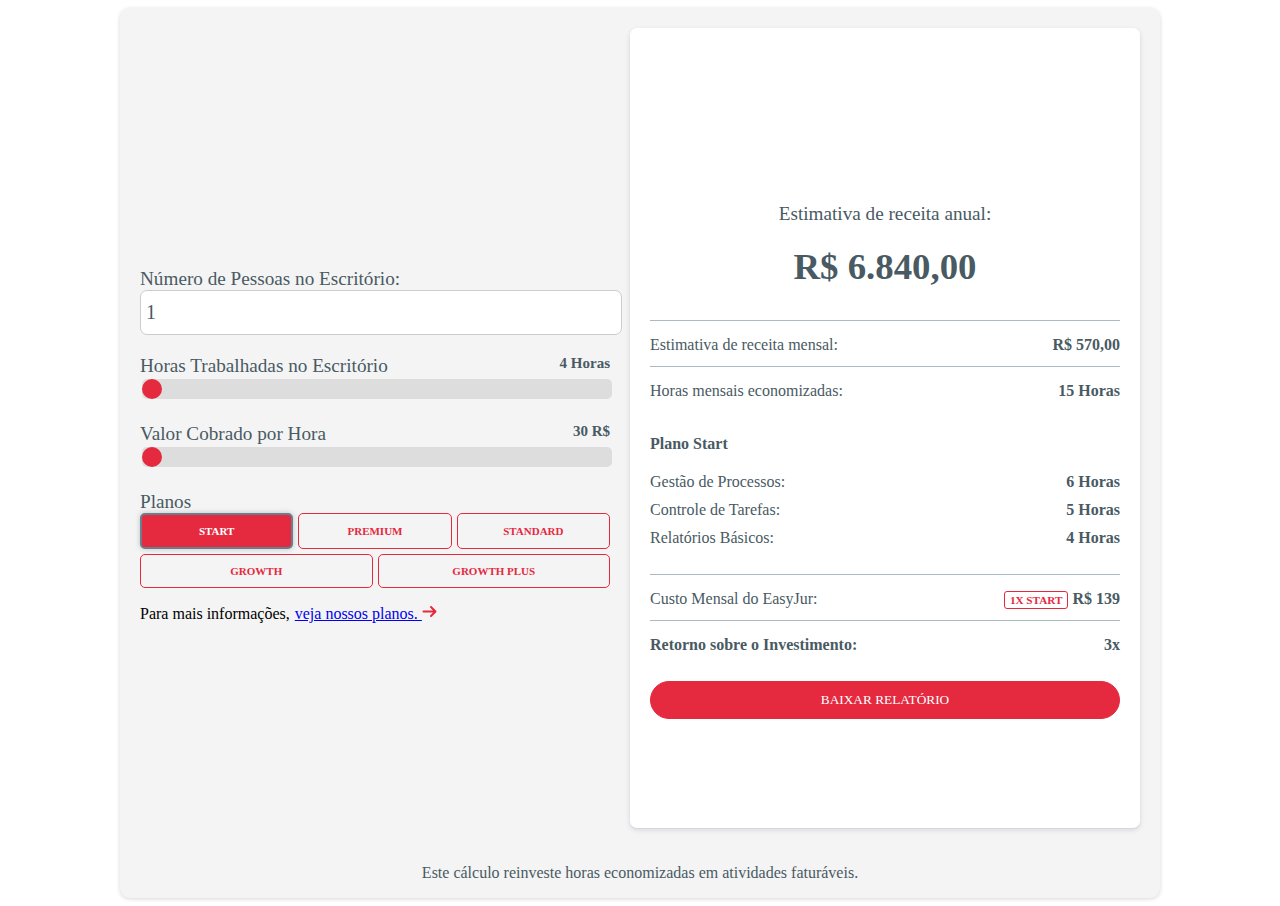
==== index.html @ 48696a89 "melhorias no layout" ====
<!DOCTYPE html>
<html lang="pt-BR">
<head>
  <meta charset="UTF-8">
  <meta name="viewport" content="width=device-width, initial-scale=1" />
  <link rel="stylesheet" href="https://cdnjs.cloudflare.com/ajax/libs/font-awesome/6.4.2/css/all.min.css">

  <link rel="stylesheet" href="https://cdn.jsdelivr.net/npm/toastify-js/src/toastify.min.css">
  <link rel="stylesheet" href="style.css">
  <title>Calculadora EasyJur</title>
</head>
<body>
  <section class="easyjur-calculator">
    <div class="easyjur-main">
      <div class="easyjur-container">
        <!-- Formulário de Entrada -->
        <div class="easyjur-content">
          <form id="calculator-form">
            <div>
              <label for="number_of_peoples">Número de Pessoas no Escritório:</label>
              <input class="easyjur-input-amount-peoples" type="number" min="1" max="31" name="number" id="number_of_peoples" value="1" placeholder="1" />
            </div>

            <div class="easyjur-range-item">
              <label for="easyjur__hours_worked">Horas Trabalhadas no Escritório</label>
              <span id="hours_worked">4.0 Horas</span>
              <input type="range" min="4.0" max="15" step=".5" value="4.0" class="easyjur-range-slider" id="easyjur__hours_worked" />
            </div>

            <div class="easyjur-range-item">
              <label for="easyjur__billed_hour">Valor Cobrado por Hora</label>
              <span id="billed_hour">30 R$</span>
              <input type="range" min="30" max="1000" step="1" value="30" class="easyjur-range-slider" id="easyjur__billed_hour" />
            </div>

            <div class="easyjur-plans-selectors">
              <label>Planos</label>
              <div class="easyjur-grid-plans">
                <button type="button" id="sta" class="easyjur-btn-plan">Start</button>
                <button type="button" id="pre" class="easyjur-btn-plan">Premium</button>
                <button type="button" id="std" class="easyjur-btn-plan">Standard</button>
                <button type="button" id="grw" class="easyjur-btn-plan">Growth</button>
                <button type="button" id="gpl" class="easyjur-btn-plan">Growth Plus</button>
                <div class="easyjur-to-plans">
                  <span>Para mais informações,</span>
                  <a id="easyjur__link__to__plan" style="text-decoration: underline; margin-left: 5px;" href="https://easyjur.com/planos/" target="_blank">
                    veja nossos planos.
                    <svg id="easyjur__svg__move" xmlns="http://www.w3.org/2000/svg" width="15" height="15" viewBox="0 0 15 15">
                      <path fill="#e5293f" d="M8.293 2.293a1 1 0 0 1 1.414 0l4.5 4.5a1 1 0 0 1 0 1.414l-4.5 4.5a1 1 0 0 1-1.414-1.414L11 8.5H1.5a1 1 0 0 1 0-2H11L8.293 3.707a1 1 0 0 1 0-1.414" />
                    </svg>
                  </a>
                </div>
              </div>
            </div>
          </form>
        </div>

        <!-- Resultados -->
        <div class="easyjur-result">
          <form>
            <div class="easyjur-revenue-content">
              <label class="easyjur-label-revenue">Estimativa de receita anual:</label>
              <span class="easyjur-value-revenue" id="easyjur__annual_revenue">0</span>
            </div>

            <div class="easyjur-revenue-item">
              <label>Estimativa de receita mensal:</label>
              <span id="easyjur__revenue_value">R$ 0</span>
            </div>

            <div class="easyjur-revenue-item">
              <label>Horas mensais economizadas:</label>
              <span id="easyjur__hours_saved">0 Horas</span>
            </div>

            <!-- Horas economizadas por funcionalidade -->
            <div id="easyjur__ul__start">
              <ul>
                <li class="easyjur__li__plan_name">Plano Start</li>
                <li><span class="easyjur__span__func">Gestão de Processos:</span> <span class="easyjur__span__start hours-per-feature"></span></li>
                <li><span class="easyjur__span__func">Controle de Tarefas:</span> <span class="easyjur__span__start hours-per-feature"></span></li>
                <li><span class="easyjur__span__func">Relatórios Básicos:</span> <span class="easyjur__span__start hours-per-feature"></span></li>
              </ul>
            </div>

            <div id="easyjur__ul__premium" style="display: none;">
              <ul>
                <li class="easyjur__li__plan_name">Plano Premium</li>
                <li><span class="easyjur__span__func">Gestão de Processos:</span> <span class="easyjur__span__premium hours-per-feature"></span></li>
                <li><span class="easyjur__span__func">Controle de Tarefas:</span> <span class="easyjur__span__premium hours-per-feature"></span></li>
                <li><span class="easyjur__span__func">Relatórios Avançados:</span> <span class="easyjur__span__premium hours-per-feature"></span></li>
                <li><span class="easyjur__span__func">Automação de Documentos:</span> <span class="easyjur__span__premium hours-per-feature"></span></li>
              </ul>
            </div>

            <div id="easyjur__ul__standard" style="display: none;">
              <ul>
                <li class="easyjur__li__plan_name">Plano Standard</li>
                <li><span class="easyjur__span__func">Gestão de Processos:</span> <span class="easyjur__span__standard hours-per-feature"></span></li>
                <li><span class="easyjur__span__func">Controle de Tarefas:</span> <span class="easyjur__span__standard hours-per-feature"></span></li>
                <li><span class="easyjur__span__func">Relatórios Avançados:</span> <span class="easyjur__span__standard hours-per-feature"></span></li>
                <li><span class="easyjur__span__func">Automação de Documentos:</span> <span class="easyjur__span__standard hours-per-feature"></span></li>
                <li><span class="easyjur__span__func">Integração com APIs:</span> <span class="easyjur__span__standard hours-per-feature"></span></li>
              </ul>
            </div>

            <div id="easyjur__ul__growth" style="display: none;">
              <ul>
                <li class="easyjur__li__plan_name">Plano Growth</li>
                <li><span class="easyjur__span__func">Gestão de Processos:</span> <span class="easyjur__span__growth hours-per-feature"></span></li>
                <li><span class="easyjur__span__func">Controle de Tarefas:</span> <span class="easyjur__span__growth hours-per-feature"></span></li>
                <li><span class="easyjur__span__func">Relatórios Avançados:</span> <span class="easyjur__span__growth hours-per-feature"></span></li>
                <li><span class="easyjur__span__func">Automação de Documentos:</span> <span class="easyjur__span__growth hours-per-feature"></span></li>
                <li><span class="easyjur__span__func">Integração com APIs:</span> <span class="easyjur__span__growth hours-per-feature"></span></li>
                <li><span class="easyjur__span__func">Suporte Prioritário:</span> <span class="easyjur__span__growth hours-per-feature"></span></li>
              </ul>
            </div>

            <div id="easyjur__ul__growthplus" style="display: none;">
              <ul>
                <li class="easyjur__li__plan_name">Plano Growth Plus</li>
                <li><span class="easyjur__span__func">Gestão de Processos:</span> <span class="easyjur__span__growthplus hours-per-feature"></span></li>
                <li><span class="easyjur__span__func">Controle de Tarefas:</span> <span class="easyjur__span__growthplus hours-per-feature"></span></li>
                <li><span class="easyjur__span__func">Relatórios Avançados:</span> <span class="easyjur__span__growthplus hours-per-feature"></span></li>
                <li><span class="easyjur__span__func">Automação de Documentos:</span> <span class="easyjur__span__growthplus hours-per-feature"></span></li>
                <li><span class="easyjur__span__func">Integração com APIs:</span> <span class="easyjur__span__growthplus hours-per-feature"></span></li>
                <li><span class="easyjur__span__func">Suporte Prioritário:</span> <span class="easyjur__span__growthplus hours-per-feature"></span></li>
                <li><span class="easyjur__span__func">Treinamento Personalizado:</span> <span class="easyjur__span__growthplus hours-per-feature"></span></li>
              </ul>
            </div>

            <div class="easyjur-revenue-item">
              <label>Custo Mensal do EasyJur:</label>
              <span id="easyjur__cost">R$ 0</span>
            </div>

            <div class="easyjur-revenue-item">
              <label class="label-evidence">Retorno sobre o Investimento:</label>
              <span id="easyjur__return">0x</span>
            </div>

            <button type="button" id="easyjur__print" class="easyjur-print-btn">Baixar Relatório</button>
          </form>
        </div>
      </div>

      <!-- Rodapé -->
      <div class="easyjur-caption">
        <p>Este cálculo reinveste horas economizadas em atividades faturáveis.</p>
      </div>
    </div>
  </section>

  <div id="easyjur__modal" class="easyjur-modal">
    <div class="easyjur-modal-content">
      <div class="easyjur-img-on-print">
        <img src="https://easyjur.com/blog/wp-content/uploads/2023/05/logo-easyjur-01.png">
      </div>
      <span class="easyjur-modal-close">

        <i class="fa-solid fa-xmark" title="Clique aqui para fechar"></i>

      </span>
      <h2>Veja quanto poderia estar lucrando</h2>
      <p>Esta é a sua estimativa de retorno ao utilizar o EasyJur.</p>
      <div id="easyjur__modal_body">
        <table>
          <thead class="easyjur-table-head--to-print">
            <tr>
              <th>Descrição</th>
              <th>Valor</th>
            </tr>
          </thead>
          <tbody></tbody>
        </table>
      </div>
      <h4 class="easyjur-text--to-print">Em caso de dúvidas, entre em contato com um de nossos especialistas.</h4>
      <div class="easyjur-img-qrcode-on-print">
        <img src="https://easyjur.com/blog/wp-content/uploads/2025/02/QRCode_Facil-1.png">
      </div>
      <button id="easyjur__modal_print" class="easyjur-modal-print-btn">Baixar Relatório</button>
    </div>
  </div>

  <script src="https://cdn.jsdelivr.net/npm/toastify-js"></script>
  <script src="script.js"></script>
---- style.css ----
/* Definição da fonte personalizada */
@font-face {
  font-family: "borna-medium-webfont";
  src: url("borna/borna-medium.otf") format("otf");
  font-weight: normal;
  font-style: normal;
}

/* Aplicação da fonte globalmente */
* {
  font-family: "borna-medium-webfont";
}

/* Estilo do container principal da calculadora */
.easyjur-calculator {
  width: 100%;
  height: 100%;
  display: flex;
  align-items: center;
  justify-content: center;
}

/* Estilo da seção principal */
.easyjur-main {
  background-color: #f4f4f4; /* Cor de fundo suave */
  border-radius: 10px; /* Bordas arredondadas */
  box-shadow: rgba(0, 0, 0, 0.16) 0px 1px 4px; /* Sombra leve */
}

/* Container interno com flexbox */
.easyjur-container {
  display: flex;
  align-items: center;
  gap: 20px; /* Espaçamento entre elementos */
  padding: 20px;
  height: auto;
  width: 1000px; /* Largura fixa */
}

/* Estilo do texto de legenda */
.easyjur-caption p {
  text-align: center;
  color: #495a63; /* Cor do texto */
  word-break: break-word; /* Quebra de palavras para responsividade */
  padding: 0 15px;
}

/* Divisão de largura entre resultado e conteúdo */
.easyjur-result,
.easyjur-content {
  width: 50%;
}

/* Estilo do formulário dentro do conteúdo */
.easyjur-content form {
  position: relative;
  display: flex;
  flex-direction: column;
  gap: 20px; /* Espaçamento entre elementos do formulário */
}

/* Estilo dos rótulos no conteúdo */
.easyjur-content label {
  font-size: 1.2em;
  color: #495a63; /* Cor padrão do texto */
}

/* Estilo dos inputs no conteúdo */
.easyjur-content input {
  width: 100%;
}

/* Container do item de range (slider) */
.easyjur-range-item {
  position: relative;
}

/* Estilo do texto ao lado do slider */
.easyjur-range-item span {
  position: absolute;
  right: 0;
  font-size: 15px;
  font-weight: 600;
  color: #495a63;
}

/* Estilo do input de quantidade de pessoas */
.easyjur-input-amount-peoples {
  padding: 10px 5px;
  border-radius: 7px;
  border: 1px solid #ccc; /* Borda padrão */
  outline: #80929b; /* Cor do foco */
  font-size: 20px;
  color: #495a63;
}

/* Container dos seletores de planos */
.easyjur-plans-selectors {
  width: 100%;
}

/* Grid para os botões de planos */
.easyjur-grid-plans {
  display: flex;
  flex-wrap: wrap;
  gap: 5px; /* Espaçamento entre botões */
}

/* Estilo padrão dos botões de planos */
.easyjur-btn-plan {
  padding: 10px;
  color: #e5293f !important; /* Cor principal */
  border: #e5293f solid 1px;
  background: transparent;
  border-radius: 5px;
  cursor: pointer;
  text-transform: uppercase;
  transition: 0.5s; /* Transição suave */
  font-size: 11px;
  font-weight: 600;
  flex: calc(33% - 10px); /* Distribuição em 3 colunas */
}

/* Efeito hover e estado ativo dos botões de planos */
.easyjur-btn-plan:hover,
.easyjur-btn-plan.active {
  background-color: #e5293f !important;
  color: #fff !important;
  font-weight: 700;
}

/* Container do link para planos */
.easyjur-to-plans {
  display: flex;
  align-items: center;
  position: absolute;
  bottom: -35px;
}

/* Estilo da seção de resultados */
.easyjur-result {
  display: flex;
  flex-direction: column;
  justify-content: center;
  background-color: #fff;
  padding: 0 20px;
  height: 800px; /* Altura fixa */
  border-radius: 7px;
  box-shadow: rgba(50, 50, 105, 0.15) 0px 2px 5px 0px, /* Sombra sutil */
              rgba(0, 0, 0, 0.05) 0px 1px 1px 0px;
}

/* Estilo do formulário dentro do resultado */
.easyjur-result form {
  position: relative;
  display: flex;
  flex-direction: column;
  gap: 20px;
}

/* Estilo para rótulos em destaque */
.label-evidence {
  font-weight: 700;
}

/* Container dos itens de receita */
.easyjur-revenue-content {
  display: flex;
  flex-direction: column;
  align-items: center;
  gap: 20px;
}

/* Estilo dos rótulos de receita */
.easyjur-label-revenue {
  font-size: 1.2em;
  color: #495a63;
}

/* Estilo dos valores de receita */
.easyjur-value-revenue {
  font-size: 2.3em;
  font-weight: bold;
  margin-bottom: 20px;
  color: #495a63;
}

/* Estilo dos itens de receita */
.easyjur-revenue-item {
  display: flex;
  justify-content: space-between;
  position: relative;
  padding-top: 8px;
  color: #495a63;
}

/* Estilo do texto dentro dos itens de receita */
.easyjur-revenue-item span {
  font-weight: 600;
}

/* Linha divisória antes de cada item de receita */
.easyjur-revenue-item::before {
  content: "";
  display: block;
  width: 100%;
  height: 1px;
  background-color: #acbac2;
  margin-bottom: 100px;
  position: absolute;
  top: -8px;
}

/* Estilo do botão de impressão no modal */
.easyjur-modal-print-btn {
  padding: 10px;
  background-color: #e5293f;
  color: #fff;
  border: #e5293f solid 1px;
  border-radius: 40px;
  cursor: pointer;
  text-transform: uppercase;
  transition: 0.8s;
  width: 100%;
}

/* Efeito hover do botão de impressão no modal */
.easyjur-modal-print-btn:hover {
  background-color: transparent;
  color: #e5293f !important;
  font-weight: 700;
}

/* Estilo do botão de impressão geral */
.easyjur-print-btn {
  padding: 10px;
  background-color: #e5293f;
  color: #fff !important;
  border: #e5293f solid 1px;
  border-radius: 40px;
  cursor: pointer;
  text-transform: uppercase;
  transition: 0.8s;
  position: absolute;
  bottom: -65px;
  width: 100%;
}

/* Efeito hover do botão de impressão geral */
.easyjur-print-btn:hover {
  background-color: transparent;
  color: #e5293f !important;
  font-weight: 700;
}

/* Estilo do multiplicador extra */
.multiplicador-extra {
  color: #e5293f;
  border: solid 1px #e5293f;
  font-size: 0.7rem;
  padding: 2px 5px;
  border-radius: 3px;
  text-align: center;
  text-transform: uppercase;
  font-weight: 700;
}

/* Estilo base do slider */
.easyjur-range-slider {
  -webkit-appearance: none;
  background: #ddd; /* Cor de fundo padrão */
  border-radius: 5px;
  outline: none;
  transition: background 0.3s;
}

/* Estilo do thumb do slider (Chrome/Safari) */
.easyjur-range-slider::-webkit-slider-thumb {
  -webkit-appearance: none;
  appearance: none;
  width: 20px;
  height: 20px;
  background: #e5293f;
  border-radius: 50%;
  cursor: pointer;
  transition: background 0.3s ease;
}

/* Estilo do thumb do slider (Firefox) */
.easyjur-range-slider::-moz-range-thumb {
  width: 20px;
  height: 20px;
  background: #e5293f;
  border-radius: 50%;
  cursor: pointer;
  transition: background 0.3s ease;
}

/* Efeito do slider ao receber foco */
.easyjur-range-slider:focus {
  background: #e5293f45; /* Cor semitransparente */
}

/* Efeito hover no thumb do slider */
.easyjur-range-slider:hover::-webkit-slider-thumb,
.easyjur-range-slider:hover::-moz-range-thumb {
  background: #e5293f;
}

/* Animação de entrada à esquerda */
@-webkit-keyframes fadeInLeft {
  0% {
      opacity: 0;
      -webkit-transform: translate3d(-100%, 0, 0);
      transform: translate3d(-100%, 0, 0);
  }
  100% {
      opacity: 1;
      -webkit-transform: none;
      transform: none;
  }
}

@keyframes fadeInLeft {
  0% {
      opacity: 0;
      -webkit-transform: translate3d(-100%, 0, 0);
      transform: translate3d(-100%, 0, 0);
  }
  100% {
      opacity: 1;
      -webkit-transform: none;
      transform: none;
  }
}

/* Aplicação da animação ao SVG no hover do link */
#easyjur__link__to__plan:hover #easyjur__svg__move {
  -webkit-animation-name: fadeInLeft;
  animation-name: fadeInLeft;
  -webkit-animation-duration: 1s;
  animation-duration: 1s;
  -webkit-animation-fill-mode: both;
  animation-fill-mode: both;
}

#easyjur__link__to__plan:hover #easyjur__svg__move path {
  fill: #767d92 !important; /* Cor do ícone no hover */
}

/* Elementos ocultos na tela, visíveis apenas na impressão */
.easyjur-img-on-print,
.easyjur-text--to-print,
.easyjur-img-qrcode-on-print {
  display: none;
}

/* Estilo do modal */
.easyjur-modal {
  display: none;
  position: fixed;
  z-index: 1000;
  left: 0;
  top: 0;
  width: 100%;
  height: 100%;
  background-color: rgba(0, 0, 0, 0.5); /* Fundo semitransparente */
  align-items: center;
  justify-content: center;
}

/* Estilo do conteúdo do modal */
.easyjur-modal-content {
  position: relative;
  background: #fff;
  padding: 20px;
  border-radius: 10px;
  height: auto;
  width: 600px;
  text-align: center;
}

/* Estilo do botão de fechar o modal */
.easyjur-modal-close {
  position: absolute;
  top: 20px;
  right: 20px;
  font-size: 15px;
  cursor: pointer;
}
.easyjur-modal-close i{
  height: 20px;
  width: 20px;
  border-radius: 50%;
  display: flex;
  justify-content: center;
  align-items: center;
  transition: .5s ease;
}
.easyjur-modal-close i:hover{
  background-color: #80929b;
  color: #fff;
  
}
/* Estilo da tabela genérica */
#easyjur__modal table {
  width: 100%;
  border-collapse: collapse;
  margin-top: 20px;
}

#easyjur__modal thead {
  background-color: #f5f5f5; /* Fundo do cabeçalho */
}

#easyjur__modal th,
#easyjur__modal td {
  padding: 12px;
  text-align: left;
  border-bottom: 1px solid #ddd; /* Linha divisória */
}

#easyjur__modal th {
  font-weight: bold;
}

/* Estilo do nome do plano na lista */
.easyjur__li__plan_name {
  font-weight: bold;
  color: #495a63;
  margin-bottom: 10px;
}

/* Estilo da lista no resultado */
.easyjur-result ul {
  list-style: none;
  padding: 0;
  margin: 10px 0;
}

/* Estilo dos itens da lista no resultado */
.easyjur-result li {
  display: flex;
  justify-content: space-between;
  padding: 5px 0;
  color: #495a63;
}

/* Estilo dos spans de funcionalidades */
.easyjur__span__func {
  font-weight: 500;
}

/* Estilo das horas por funcionalidade */
.hours-per-feature {
  font-weight: 600;
}

/* Estilo do plano recomendado */
.recommended-roi {
  background-color: #80929B !important; /* Cor de fundo personalizada */
  color: #fff !important;
  border: 2px solid #6A7F8B !important; /* Borda mais escura */
  box-shadow: 0 0 5px rgba(128, 146, 155, 0.5); /* Sombra sutil */
  transition: all 0.3s ease;
}

/* Estilo do toast de notificação */
.easyjur-toast {
  background: #7F919A !important; /* Cor sólida de fundo */
  color: #fff !important;
  font-family: "borna-medium-webfont", sans-serif !important;
  border-radius: 5px !important;
  padding: 15px !important;
  box-shadow: 0 4px 8px rgba(0, 0, 0, 0.2) !important; /* Sombra destacada */
}


#easyjur__modal_body{
  overflow-y: auto;
  height: 490px;
}

/* Estilização do scroll no conteúdo do modal */


/* Estilização do scroll no corpo interno do modal (tabela) */
#easyjur__modal_body {
  max-height: 60vh; /* Limita a altura do corpo interno, se necessário */
  overflow-y: auto; /* Ativa o scroll vertical no corpo */
}

/* Personalização da barra de rolagem para navegadores Webkit */
.easyjur-modal-content::-webkit-scrollbar,
#easyjur__modal_body::-webkit-scrollbar {
  width: 8px; /* Largura da barra de rolagem */
}

.easyjur-modal-content::-webkit-scrollbar-track,
#easyjur__modal_body::-webkit-scrollbar-track {
  background: #f4f4f4; /* Cor do fundo da pista (track) */
  border-radius: 10px; /* Bordas arredondadas na pista */
}

.easyjur-modal-content::-webkit-scrollbar-thumb,
#easyjur__modal_body::-webkit-scrollbar-thumb {
  background: #e5293f; /* Cor do thumb (parte que você arrasta) */
  border-radius: 10px; /* Bordas arredondadas no thumb */
  transition: background 0.3s ease; /* Transição suave */
}

.easyjur-modal-content::-webkit-scrollbar-thumb:hover,
#easyjur__modal_body::-webkit-scrollbar-thumb:hover {
  background: #c12335; /* Cor mais escura no hover */
}

/* Personalização para Firefox */
.easyjur-modal-content,
#easyjur__modal_body {
  scrollbar-width: thin; /* Define a largura como fina */
  scrollbar-color: #e5293f #f4f4f4; /* Cor do thumb e da pista */
}


.easyjur-table-head--to-print{
  position: sticky;
  top: 0;
}
/* Responsividade para telas menores que 870px */
@media (max-width: 870px) {
  .easyjur-calculator {
      height: 100dvh;
      overflow: auto;
      flex-direction: column;
      align-items: center;
      justify-content: center;
  }
  .easyjur-main {
      display: flex;
      flex-direction: column !important;
      justify-content: center;
      align-items: center;
  }
  .easyjur-container {
      flex-direction: column !important;
      height: auto;
      width: 100%;
  }
  .easyjur-revenue-content {
      margin-top: 20px;
  }
  .easyjur-result,
  .easyjur-content {
      width: 90%;
      padding: 20px;
      height: auto;
  }
  .easyjur-print-btn,
  .easyjur-plans-selectors {
      position: unset;
  }
  .easyjur-range-item span {
      top: -12px;
  }
}

/* Ajustes para telas menores que 765px */
@media (max-width: 765px) {
  .easyjur-calculator {
      height: auto;
  }
  .easyjur-revenue-item {
      flex-wrap: wrap;
  }
  .easyjur-modal-content {
    height: auto;
  }
  .easyjur-to-plans {
      flex-wrap: wrap;
      position: unset;
      margin: 10px 0;
  }
}

/* Estilos para impressão */
@media print {
  body * {
      visibility: hidden; /* Oculta tudo na página */
  }
  .easyjur-modal,
  .easyjur-modal * {
      visibility: visible; /* Exibe apenas o modal */
  }
  .easyjur-modal {
      position: absolute;
      left: 0;
      top: 0;
      width: 100%;
      height: 100%;
      margin: 0;
      padding: 0;
      box-shadow: none;
      border: none;
  }
  .easyjur-modal-close {
      display: none; /* Oculta o botão de fechar */
  }
  .easyjur-modal-content {
      width: 100%;
      height: 100%;
      margin: 0;
      padding: 20px;
      box-shadow: none;
      border: none;
  }
  #easyjur__modal table {
      width: 100%;
      border-collapse: collapse;
      margin-top: 20px;
  }
  #easyjur__modal th,
  #easyjur__modal td {
      padding: 12px;
      text-align: left;
      border-bottom: 1px solid #ddd;
  }
  #easyjur__modal th {
      font-weight: bold;
  }
  #easyjur__modal_print {
      display: none; /* Oculta o botão de impressão */
  }
  .easyjur-text--to-print {
      display: block; /* Exibe texto específico na impressão */
  }
  .easyjur-img-qrcode-on-print {
      display: flex;
      width: 100%;
      justify-content: center;
  }
  .easyjur-img-on-print {
      display: flex;
      width: 100%;
      margin-bottom: 20px;
      justify-content: center;
  }
  .easyjur-img-qrcode-on-print img {
      width: 200px;
      height: 200px;
  }
  .easyjur-img-on-print img {
      width: 200px;
  }
  #easyjur__modal_body{
    max-height: unset;
    overflow-y: hidden !important;
    height: auto;
  }
  
  .easyjur-table-head--to-print {
    position: unset;
}
}
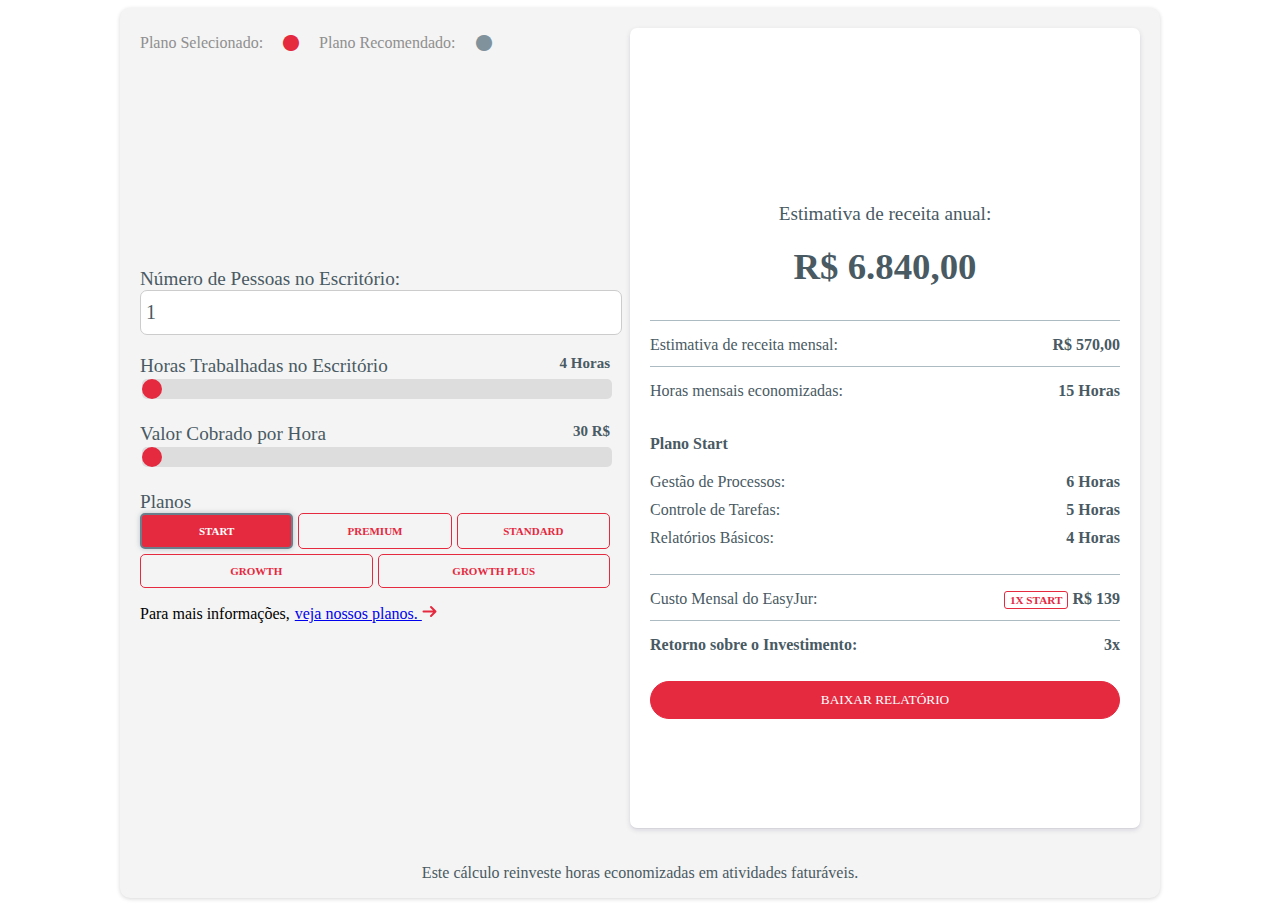
==== commit d8d8acf1: "Gabarito add" ====
--- a/index.html
+++ b/index.html
@@ -15,7 +15,13 @@
       <div class="easyjur-container">
         <!-- Formulário de Entrada -->
         <div class="easyjur-content">
+
           <form id="calculator-form">
+            <div class="easyjur-selected-recommended">
+              <div class="easyjur-selected"><p>Plano Selecionado:</p> <i class="fa-solid fa-circle"></i></div>
+              <div class="easyjur-recommended"><p>Plano Recomendado:</p> <i class="fa-solid fa-circle"></i></div>
+            </div>
+            
             <div>
               <label for="number_of_peoples">Número de Pessoas no Escritório:</label>
               <input class="easyjur-input-amount-peoples" type="number" min="1" max="31" name="number" id="number_of_peoples" value="1" placeholder="1" />
--- a/style.css
+++ b/style.css
@@ -526,6 +526,31 @@
   position: sticky;
   top: 0;
 }
+
+.easyjur-selected-recommended{
+  position: absolute;
+  top: -250px;
+  display: flex;
+  gap: 20px;
+  color: #8f8f8f;
+  align-items: center;
+}
+.easyjur-selected-recommended div{
+  display: contents;
+}
+.easyjur-selected,
+.easyjur-recommended{
+  height: 20px;
+  width: 20px;
+  border-radius: 50%;
+}
+.easyjur-selected i{
+  color: #e5293f;
+}
+.easyjur-recommended i{
+  color: #80929B;
+}
+
 /* Responsividade para telas menores que 870px */
 @media (max-width: 870px) {
   .easyjur-calculator {
@@ -561,6 +586,11 @@
   }
   .easyjur-range-item span {
       top: -12px;
+  }
+  .easyjur-selected-recommended {
+    position: unset !important;
+    flex-wrap: wrap;
+    gap: 5px;
   }
 }
 
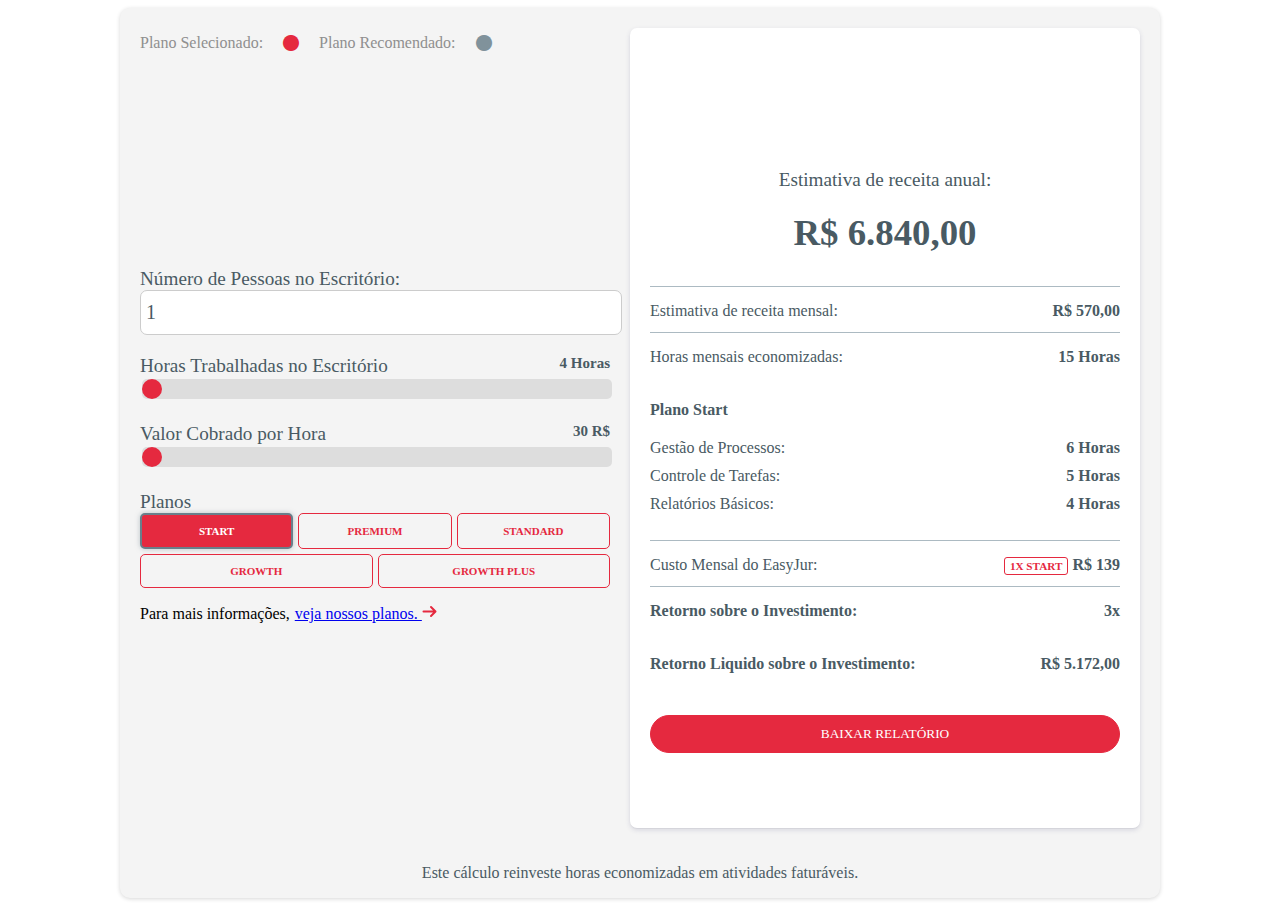
==== commit a1de5ce9: "valor liquido anual" ====
--- a/index.html
+++ b/index.html
@@ -4,9 +4,12 @@
   <meta charset="UTF-8">
   <meta name="viewport" content="width=device-width, initial-scale=1" />
   <link rel="stylesheet" href="https://cdnjs.cloudflare.com/ajax/libs/font-awesome/6.4.2/css/all.min.css">
-
   <link rel="stylesheet" href="https://cdn.jsdelivr.net/npm/toastify-js/src/toastify.min.css">
+  
   <link rel="stylesheet" href="style.css">
+
+  
+  
   <title>Calculadora EasyJur</title>
 </head>
 <body>
@@ -30,13 +33,13 @@
             <div class="easyjur-range-item">
               <label for="easyjur__hours_worked">Horas Trabalhadas no Escritório</label>
               <span id="hours_worked">4.0 Horas</span>
-              <input type="range" min="4.0" max="15" step=".5" value="4.0" class="easyjur-range-slider" id="easyjur__hours_worked" />
+              <input id="easyjur__hours_worked" class="easyjur-range-slider" type="range" min="4.0" max="15" step=".5" value="4.0"   title="Use as setas do teclado para ajustar o valor após clicar na barra" />
             </div>
 
             <div class="easyjur-range-item">
               <label for="easyjur__billed_hour">Valor Cobrado por Hora</label>
               <span id="billed_hour">30 R$</span>
-              <input type="range" min="30" max="1000" step="1" value="30" class="easyjur-range-slider" id="easyjur__billed_hour" />
+              <input id="easyjur__billed_hour" class="easyjur-range-slider" type="range" min="30" max="1000" step="1" value="30"   title="Use as setas do teclado para ajustar o valor após clicar na barra" />
             </div>
 
             <div class="easyjur-plans-selectors">
@@ -145,6 +148,12 @@
               <span id="easyjur__return">0x</span>
             </div>
 
+            <div >
+              <ul>
+                <li><span class="easyjur__span__func " style="font-weight: 700;">Retorno Liquido sobre o Investimento:</span> <span id="value-liquid-return" class="hours-per-feature">0R$</span></li>
+              </ul>
+            </div>
+
             <button type="button" id="easyjur__print" class="easyjur-print-btn">Baixar Relatório</button>
           </form>
         </div>
@@ -188,5 +197,6 @@
     </div>
   </div>
 
+  
   <script src="https://cdn.jsdelivr.net/npm/toastify-js"></script>
   <script src="script.js"></script>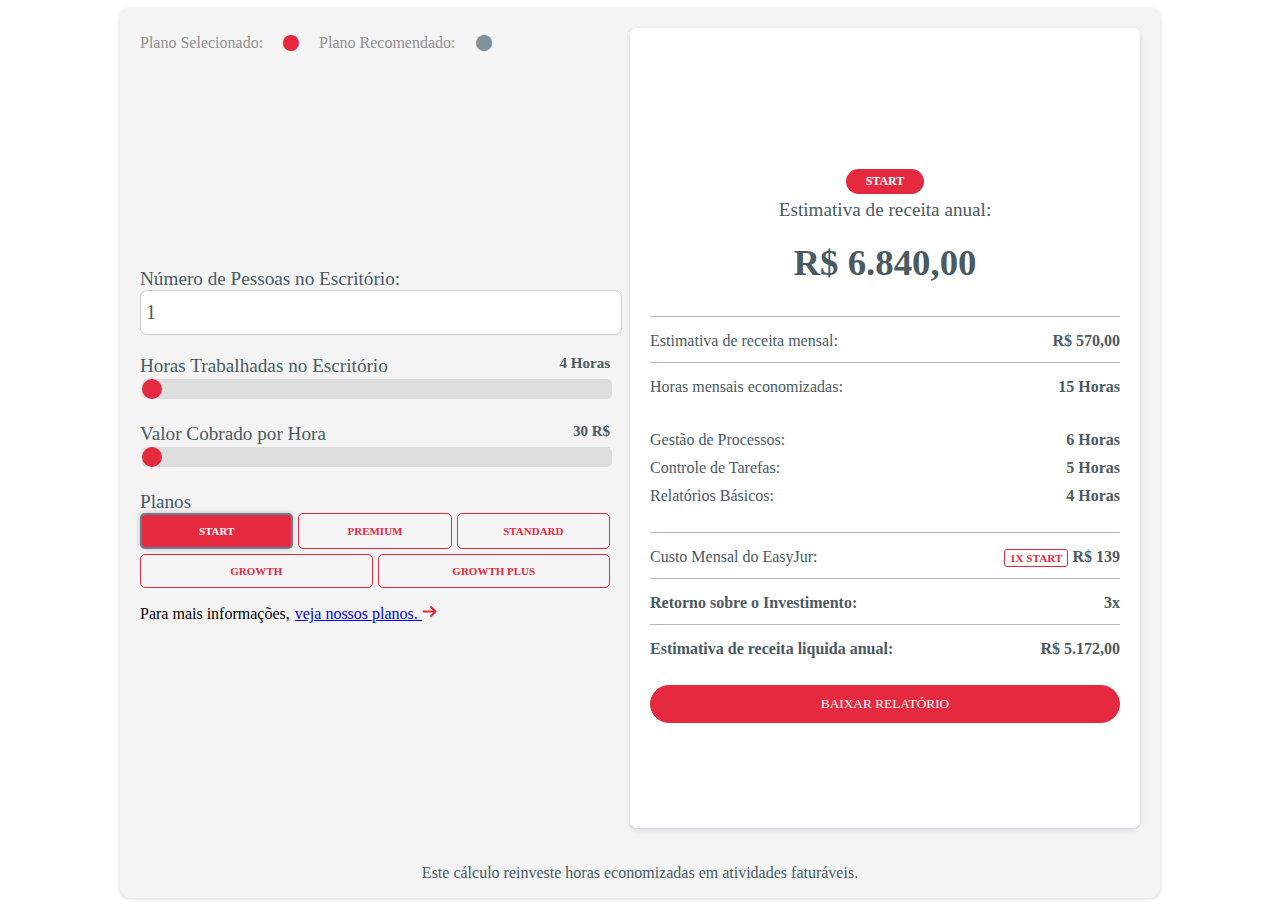
==== commit f5c9f7bb: "estimativa de receita anual" ====
--- a/index.html
+++ b/index.html
@@ -1,17 +1,19 @@
 <!DOCTYPE html>
 <html lang="pt-BR">
+
 <head>
   <meta charset="UTF-8">
   <meta name="viewport" content="width=device-width, initial-scale=1" />
   <link rel="stylesheet" href="https://cdnjs.cloudflare.com/ajax/libs/font-awesome/6.4.2/css/all.min.css">
   <link rel="stylesheet" href="https://cdn.jsdelivr.net/npm/toastify-js/src/toastify.min.css">
-  
+
   <link rel="stylesheet" href="style.css">
 
-  
-  
+
+
   <title>Calculadora EasyJur</title>
 </head>
+
 <body>
   <section class="easyjur-calculator">
     <div class="easyjur-main">
@@ -21,25 +23,32 @@
 
           <form id="calculator-form">
             <div class="easyjur-selected-recommended">
-              <div class="easyjur-selected"><p>Plano Selecionado:</p> <i class="fa-solid fa-circle"></i></div>
-              <div class="easyjur-recommended"><p>Plano Recomendado:</p> <i class="fa-solid fa-circle"></i></div>
-            </div>
-            
+              <div class="easyjur-selected">
+                <p>Plano Selecionado:</p> <i class="fa-solid fa-circle"></i>
+              </div>
+              <div class="easyjur-recommended">
+                <p>Plano Recomendado:</p> <i class="fa-solid fa-circle"></i>
+              </div>
+            </div>
+
             <div>
               <label for="number_of_peoples">Número de Pessoas no Escritório:</label>
-              <input class="easyjur-input-amount-peoples" type="number" min="1" max="31" name="number" id="number_of_peoples" value="1" placeholder="1" />
+              <input class="easyjur-input-amount-peoples" type="number" min="1" max="31" name="number"
+                id="number_of_peoples" value="1" placeholder="1" />
             </div>
 
             <div class="easyjur-range-item">
               <label for="easyjur__hours_worked">Horas Trabalhadas no Escritório</label>
               <span id="hours_worked">4.0 Horas</span>
-              <input id="easyjur__hours_worked" class="easyjur-range-slider" type="range" min="4.0" max="15" step=".5" value="4.0"   title="Use as setas do teclado para ajustar o valor após clicar na barra" />
+              <input id="easyjur__hours_worked" class="easyjur-range-slider" type="range" min="4.0" max="15" step=".5"
+                value="4.0" title="Use as setas do teclado para ajustar o valor após clicar na barra" />
             </div>
 
             <div class="easyjur-range-item">
               <label for="easyjur__billed_hour">Valor Cobrado por Hora</label>
               <span id="billed_hour">30 R$</span>
-              <input id="easyjur__billed_hour" class="easyjur-range-slider" type="range" min="30" max="1000" step="1" value="30"   title="Use as setas do teclado para ajustar o valor após clicar na barra" />
+              <input id="easyjur__billed_hour" class="easyjur-range-slider" type="range" min="30" max="1000" step="1"
+                value="30" title="Use as setas do teclado para ajustar o valor após clicar na barra" />
             </div>
 
             <div class="easyjur-plans-selectors">
@@ -52,10 +61,13 @@
                 <button type="button" id="gpl" class="easyjur-btn-plan">Growth Plus</button>
                 <div class="easyjur-to-plans">
                   <span>Para mais informações,</span>
-                  <a id="easyjur__link__to__plan" style="text-decoration: underline; margin-left: 5px;" href="https://easyjur.com/planos/" target="_blank">
+                  <a id="easyjur__link__to__plan" style="text-decoration: underline; margin-left: 5px;"
+                    href="https://easyjur.com/planos/" target="_blank">
                     veja nossos planos.
-                    <svg id="easyjur__svg__move" xmlns="http://www.w3.org/2000/svg" width="15" height="15" viewBox="0 0 15 15">
-                      <path fill="#e5293f" d="M8.293 2.293a1 1 0 0 1 1.414 0l4.5 4.5a1 1 0 0 1 0 1.414l-4.5 4.5a1 1 0 0 1-1.414-1.414L11 8.5H1.5a1 1 0 0 1 0-2H11L8.293 3.707a1 1 0 0 1 0-1.414" />
+                    <svg id="easyjur__svg__move" xmlns="http://www.w3.org/2000/svg" width="15" height="15"
+                      viewBox="0 0 15 15">
+                      <path fill="#e5293f"
+                        d="M8.293 2.293a1 1 0 0 1 1.414 0l4.5 4.5a1 1 0 0 1 0 1.414l-4.5 4.5a1 1 0 0 1-1.414-1.414L11 8.5H1.5a1 1 0 0 1 0-2H11L8.293 3.707a1 1 0 0 1 0-1.414" />
                     </svg>
                   </a>
                 </div>
@@ -67,6 +79,17 @@
         <!-- Resultados -->
         <div class="easyjur-result">
           <form>
+
+            <div id="easyjur__ul__plan__tags">
+              <ul id="easyjur__tags" class="easyjur__ul__tags">
+                <li id="start__tag">START </li>
+                <li id="premium__tag" style="display: none;">PREMIUM</li>
+                <li id="standard__tag" style="display: none;">STANDARD</li>
+                <li id="growth__tag" style="display: none;">GROWTH</li>
+                <li id="growthplus__tag" style="display: none;">GROWTH PLUS</li>
+              </ul>
+            </div>
+
             <div class="easyjur-revenue-content">
               <label class="easyjur-label-revenue">Estimativa de receita anual:</label>
               <span class="easyjur-value-revenue" id="easyjur__annual_revenue">0</span>
@@ -85,56 +108,77 @@
             <!-- Horas economizadas por funcionalidade -->
             <div id="easyjur__ul__start">
               <ul>
-                <li class="easyjur__li__plan_name">Plano Start</li>
-                <li><span class="easyjur__span__func">Gestão de Processos:</span> <span class="easyjur__span__start hours-per-feature"></span></li>
-                <li><span class="easyjur__span__func">Controle de Tarefas:</span> <span class="easyjur__span__start hours-per-feature"></span></li>
-                <li><span class="easyjur__span__func">Relatórios Básicos:</span> <span class="easyjur__span__start hours-per-feature"></span></li>
+                <li><span class="easyjur__span__func">Gestão de Processos:</span> <span
+                    class="easyjur__span__start hours-per-feature"></span></li>
+                <li><span class="easyjur__span__func">Controle de Tarefas:</span> <span
+                    class="easyjur__span__start hours-per-feature"></span></li>
+                <li><span class="easyjur__span__func">Relatórios Básicos:</span> <span
+                    class="easyjur__span__start hours-per-feature"></span></li>
               </ul>
             </div>
 
             <div id="easyjur__ul__premium" style="display: none;">
               <ul>
                 <li class="easyjur__li__plan_name">Plano Premium</li>
-                <li><span class="easyjur__span__func">Gestão de Processos:</span> <span class="easyjur__span__premium hours-per-feature"></span></li>
-                <li><span class="easyjur__span__func">Controle de Tarefas:</span> <span class="easyjur__span__premium hours-per-feature"></span></li>
-                <li><span class="easyjur__span__func">Relatórios Avançados:</span> <span class="easyjur__span__premium hours-per-feature"></span></li>
-                <li><span class="easyjur__span__func">Automação de Documentos:</span> <span class="easyjur__span__premium hours-per-feature"></span></li>
+                <li><span class="easyjur__span__func">Gestão de Processos:</span> <span
+                    class="easyjur__span__premium hours-per-feature"></span></li>
+                <li><span class="easyjur__span__func">Controle de Tarefas:</span> <span
+                    class="easyjur__span__premium hours-per-feature"></span></li>
+                <li><span class="easyjur__span__func">Relatórios Avançados:</span> <span
+                    class="easyjur__span__premium hours-per-feature"></span></li>
+                <li><span class="easyjur__span__func">Automação de Documentos:</span> <span
+                    class="easyjur__span__premium hours-per-feature"></span></li>
               </ul>
             </div>
 
             <div id="easyjur__ul__standard" style="display: none;">
               <ul>
-                <li class="easyjur__li__plan_name">Plano Standard</li>
-                <li><span class="easyjur__span__func">Gestão de Processos:</span> <span class="easyjur__span__standard hours-per-feature"></span></li>
-                <li><span class="easyjur__span__func">Controle de Tarefas:</span> <span class="easyjur__span__standard hours-per-feature"></span></li>
-                <li><span class="easyjur__span__func">Relatórios Avançados:</span> <span class="easyjur__span__standard hours-per-feature"></span></li>
-                <li><span class="easyjur__span__func">Automação de Documentos:</span> <span class="easyjur__span__standard hours-per-feature"></span></li>
-                <li><span class="easyjur__span__func">Integração com APIs:</span> <span class="easyjur__span__standard hours-per-feature"></span></li>
+                <li><span class="easyjur__span__func">Gestão de Processos:</span> <span
+                    class="easyjur__span__standard hours-per-feature"></span></li>
+                <li><span class="easyjur__span__func">Controle de Tarefas:</span> <span
+                    class="easyjur__span__standard hours-per-feature"></span></li>
+                <li><span class="easyjur__span__func">Relatórios Avançados:</span> <span
+                    class="easyjur__span__standard hours-per-feature"></span></li>
+                <li><span class="easyjur__span__func">Automação de Documentos:</span> <span
+                    class="easyjur__span__standard hours-per-feature"></span></li>
+                <li><span class="easyjur__span__func">Integração com APIs:</span> <span
+                    class="easyjur__span__standard hours-per-feature"></span></li>
               </ul>
             </div>
 
             <div id="easyjur__ul__growth" style="display: none;">
               <ul>
-                <li class="easyjur__li__plan_name">Plano Growth</li>
-                <li><span class="easyjur__span__func">Gestão de Processos:</span> <span class="easyjur__span__growth hours-per-feature"></span></li>
-                <li><span class="easyjur__span__func">Controle de Tarefas:</span> <span class="easyjur__span__growth hours-per-feature"></span></li>
-                <li><span class="easyjur__span__func">Relatórios Avançados:</span> <span class="easyjur__span__growth hours-per-feature"></span></li>
-                <li><span class="easyjur__span__func">Automação de Documentos:</span> <span class="easyjur__span__growth hours-per-feature"></span></li>
-                <li><span class="easyjur__span__func">Integração com APIs:</span> <span class="easyjur__span__growth hours-per-feature"></span></li>
-                <li><span class="easyjur__span__func">Suporte Prioritário:</span> <span class="easyjur__span__growth hours-per-feature"></span></li>
+                <li><span class="easyjur__span__func">Gestão de Processos:</span> <span
+                    class="easyjur__span__growth hours-per-feature"></span></li>
+                <li><span class="easyjur__span__func">Controle de Tarefas:</span> <span
+                    class="easyjur__span__growth hours-per-feature"></span></li>
+                <li><span class="easyjur__span__func">Relatórios Avançados:</span> <span
+                    class="easyjur__span__growth hours-per-feature"></span></li>
+                <li><span class="easyjur__span__func">Automação de Documentos:</span> <span
+                    class="easyjur__span__growth hours-per-feature"></span></li>
+                <li><span class="easyjur__span__func">Integração com APIs:</span> <span
+                    class="easyjur__span__growth hours-per-feature"></span></li>
+                <li><span class="easyjur__span__func">Suporte Prioritário:</span> <span
+                    class="easyjur__span__growth hours-per-feature"></span></li>
               </ul>
             </div>
 
             <div id="easyjur__ul__growthplus" style="display: none;">
               <ul>
-                <li class="easyjur__li__plan_name">Plano Growth Plus</li>
-                <li><span class="easyjur__span__func">Gestão de Processos:</span> <span class="easyjur__span__growthplus hours-per-feature"></span></li>
-                <li><span class="easyjur__span__func">Controle de Tarefas:</span> <span class="easyjur__span__growthplus hours-per-feature"></span></li>
-                <li><span class="easyjur__span__func">Relatórios Avançados:</span> <span class="easyjur__span__growthplus hours-per-feature"></span></li>
-                <li><span class="easyjur__span__func">Automação de Documentos:</span> <span class="easyjur__span__growthplus hours-per-feature"></span></li>
-                <li><span class="easyjur__span__func">Integração com APIs:</span> <span class="easyjur__span__growthplus hours-per-feature"></span></li>
-                <li><span class="easyjur__span__func">Suporte Prioritário:</span> <span class="easyjur__span__growthplus hours-per-feature"></span></li>
-                <li><span class="easyjur__span__func">Treinamento Personalizado:</span> <span class="easyjur__span__growthplus hours-per-feature"></span></li>
+                <li><span class="easyjur__span__func">Gestão de Processos:</span> <span
+                    class="easyjur__span__growthplus hours-per-feature"></span></li>
+                <li><span class="easyjur__span__func">Controle de Tarefas:</span> <span
+                    class="easyjur__span__growthplus hours-per-feature"></span></li>
+                <li><span class="easyjur__span__func">Relatórios Avançados:</span> <span
+                    class="easyjur__span__growthplus hours-per-feature"></span></li>
+                <li><span class="easyjur__span__func">Automação de Documentos:</span> <span
+                    class="easyjur__span__growthplus hours-per-feature"></span></li>
+                <li><span class="easyjur__span__func">Integração com APIs:</span> <span
+                    class="easyjur__span__growthplus hours-per-feature"></span></li>
+                <li><span class="easyjur__span__func">Suporte Prioritário:</span> <span
+                    class="easyjur__span__growthplus hours-per-feature"></span></li>
+                <li><span class="easyjur__span__func">Treinamento Personalizado:</span> <span
+                    class="easyjur__span__growthplus hours-per-feature"></span></li>
               </ul>
             </div>
 
@@ -148,10 +192,10 @@
               <span id="easyjur__return">0x</span>
             </div>
 
-            <div >
-              <ul>
-                <li><span class="easyjur__span__func " style="font-weight: 700;">Retorno Liquido sobre o Investimento:</span> <span id="value-liquid-return" class="hours-per-feature">0R$</span></li>
-              </ul>
+            <div class="easyjur-revenue-item">
+              <label class="label-evidence">Estimativa de receita liquida
+                anual:</label>
+              <span id="value-liquid-return" class="hours-per-feature">0R$</span>
             </div>
 
             <button type="button" id="easyjur__print" class="easyjur-print-btn">Baixar Relatório</button>
@@ -197,6 +241,6 @@
     </div>
   </div>
 
-  
+
   <script src="https://cdn.jsdelivr.net/npm/toastify-js"></script>
   <script src="script.js"></script>--- a/style.css
+++ b/style.css
@@ -146,8 +146,8 @@
   padding: 0 20px;
   height: 800px; /* Altura fixa */
   border-radius: 7px;
-  box-shadow: rgba(50, 50, 105, 0.15) 0px 2px 5px 0px, /* Sombra sutil */
-              rgba(0, 0, 0, 0.05) 0px 1px 1px 0px;
+  box-shadow: rgba(50, 50, 105, 0.15) 0px 2px 5px 0px,
+    /* Sombra sutil */ rgba(0, 0, 0, 0.05) 0px 1px 1px 0px;
 }
 
 /* Estilo do formulário dentro do resultado */
@@ -310,27 +310,27 @@
 /* Animação de entrada à esquerda */
 @-webkit-keyframes fadeInLeft {
   0% {
-      opacity: 0;
-      -webkit-transform: translate3d(-100%, 0, 0);
-      transform: translate3d(-100%, 0, 0);
+    opacity: 0;
+    -webkit-transform: translate3d(-100%, 0, 0);
+    transform: translate3d(-100%, 0, 0);
   }
   100% {
-      opacity: 1;
-      -webkit-transform: none;
-      transform: none;
+    opacity: 1;
+    -webkit-transform: none;
+    transform: none;
   }
 }
 
 @keyframes fadeInLeft {
   0% {
-      opacity: 0;
-      -webkit-transform: translate3d(-100%, 0, 0);
-      transform: translate3d(-100%, 0, 0);
+    opacity: 0;
+    -webkit-transform: translate3d(-100%, 0, 0);
+    transform: translate3d(-100%, 0, 0);
   }
   100% {
-      opacity: 1;
-      -webkit-transform: none;
-      transform: none;
+    opacity: 1;
+    -webkit-transform: none;
+    transform: none;
   }
 }
 
@@ -388,19 +388,18 @@
   font-size: 15px;
   cursor: pointer;
 }
-.easyjur-modal-close i{
+.easyjur-modal-close i {
   height: 20px;
   width: 20px;
   border-radius: 50%;
   display: flex;
   justify-content: center;
   align-items: center;
-  transition: .5s ease;
-}
-.easyjur-modal-close i:hover{
+  transition: 0.5s ease;
+}
+.easyjur-modal-close i:hover {
   background-color: #80929b;
   color: #fff;
-  
 }
 /* Estilo da tabela genérica */
 #easyjur__modal table {
@@ -458,16 +457,16 @@
 
 /* Estilo do plano recomendado */
 .recommended-roi {
-  background-color: #80929B !important; /* Cor de fundo personalizada */
+  background-color: #80929b !important; /* Cor de fundo personalizada */
   color: #fff !important;
-  border: 2px solid #6A7F8B !important; /* Borda mais escura */
+  border: 2px solid #6a7f8b !important; /* Borda mais escura */
   box-shadow: 0 0 5px rgba(128, 146, 155, 0.5); /* Sombra sutil */
   transition: all 0.3s ease;
 }
 
 /* Estilo do toast de notificação */
 .easyjur-toast {
-  background: #7F919A !important; /* Cor sólida de fundo */
+  background: #7f919a !important; /* Cor sólida de fundo */
   color: #fff !important;
   font-family: "borna-medium-webfont", sans-serif !important;
   border-radius: 5px !important;
@@ -475,14 +474,12 @@
   box-shadow: 0 4px 8px rgba(0, 0, 0, 0.2) !important; /* Sombra destacada */
 }
 
-
-#easyjur__modal_body{
+#easyjur__modal_body {
   overflow-y: auto;
   height: 490px;
 }
 
 /* Estilização do scroll no conteúdo do modal */
-
 
 /* Estilização do scroll no corpo interno do modal (tabela) */
 #easyjur__modal_body {
@@ -521,13 +518,12 @@
   scrollbar-color: #e5293f #f4f4f4; /* Cor do thumb e da pista */
 }
 
-
-.easyjur-table-head--to-print{
+.easyjur-table-head--to-print {
   position: sticky;
   top: 0;
 }
 
-.easyjur-selected-recommended{
+.easyjur-selected-recommended {
   position: absolute;
   top: -250px;
   display: flex;
@@ -535,57 +531,77 @@
   color: #8f8f8f;
   align-items: center;
 }
-.easyjur-selected-recommended div{
+.easyjur-selected-recommended div {
   display: contents;
 }
 .easyjur-selected,
-.easyjur-recommended{
+.easyjur-recommended {
   height: 20px;
   width: 20px;
   border-radius: 50%;
 }
-.easyjur-selected i{
+.easyjur-selected i {
   color: #e5293f;
 }
-.easyjur-recommended i{
-  color: #80929B;
-}
-
+.easyjur-recommended i {
+  color: #80929b;
+}
+
+#easyjur__ul__plan__tags {
+  display: flex;
+  justify-content: center;
+  position: absolute;
+  top: -40px;
+  left: 0;
+  width: 100%;
+}
+#start__tag,
+#premium__tag,
+#standard__tag,
+#growth__tag,
+#growthplus__tag {
+  background-color: #e5293f;
+  color: #FFF;
+  padding: 5px 20px;
+  border-radius: 50px;
+  font-size: 12px;
+  font-weight: 700;
+}
 /* Responsividade para telas menores que 870px */
 @media (max-width: 870px) {
   .easyjur-calculator {
-      height: 100dvh;
-      overflow: auto;
-      flex-direction: column;
-      align-items: center;
-      justify-content: center;
+    height: 100dvh;
+    overflow: auto;
+    flex-direction: column;
+    align-items: center;
+    justify-content: center;
   }
   .easyjur-main {
-      display: flex;
-      flex-direction: column !important;
-      justify-content: center;
-      align-items: center;
+    display: flex;
+    flex-direction: column !important;
+    justify-content: center;
+    align-items: center;
   }
   .easyjur-container {
-      flex-direction: column !important;
-      height: auto;
-      width: 100%;
+    flex-direction: column !important;
+    height: auto;
+    width: 100%;
   }
   .easyjur-revenue-content {
-      margin-top: 20px;
+    margin-top: 20px;
   }
   .easyjur-result,
   .easyjur-content {
-      width: 90%;
-      padding: 20px;
-      height: auto;
+    width: 90%;
+    padding: 20px;
+    height: auto;
   }
   .easyjur-print-btn,
   .easyjur-plans-selectors {
-      position: unset;
+    position: unset;
   }
   .easyjur-range-item span {
-      top: -12px;
+    top: -12px;
   }
   .easyjur-selected-recommended {
     position: unset !important;
@@ -597,97 +613,97 @@
 /* Ajustes para telas menores que 765px */
 @media (max-width: 765px) {
   .easyjur-calculator {
-      height: auto;
+    height: auto;
   }
   .easyjur-revenue-item {
-      flex-wrap: wrap;
+    flex-wrap: wrap;
   }
   .easyjur-modal-content {
     height: auto;
   }
   .easyjur-to-plans {
-      flex-wrap: wrap;
-      position: unset;
-      margin: 10px 0;
+    flex-wrap: wrap;
+    position: unset;
+    margin: 10px 0;
   }
 }
 
 /* Estilos para impressão */
 @media print {
   body * {
-      visibility: hidden; /* Oculta tudo na página */
+    visibility: hidden; /* Oculta tudo na página */
   }
   .easyjur-modal,
   .easyjur-modal * {
-      visibility: visible; /* Exibe apenas o modal */
+    visibility: visible; /* Exibe apenas o modal */
   }
   .easyjur-modal {
-      position: absolute;
-      left: 0;
-      top: 0;
-      width: 100%;
-      height: 100%;
-      margin: 0;
-      padding: 0;
-      box-shadow: none;
-      border: none;
+    position: absolute;
+    left: 0;
+    top: 0;
+    width: 100%;
+    height: 100%;
+    margin: 0;
+    padding: 0;
+    box-shadow: none;
+    border: none;
   }
   .easyjur-modal-close {
-      display: none; /* Oculta o botão de fechar */
+    display: none; /* Oculta o botão de fechar */
   }
   .easyjur-modal-content {
-      width: 100%;
-      height: 100%;
-      margin: 0;
-      padding: 20px;
-      box-shadow: none;
-      border: none;
+    width: 100%;
+    height: 100%;
+    margin: 0;
+    padding: 20px;
+    box-shadow: none;
+    border: none;
   }
   #easyjur__modal table {
-      width: 100%;
-      border-collapse: collapse;
-      margin-top: 20px;
+    width: 100%;
+    border-collapse: collapse;
+    margin-top: 20px;
   }
   #easyjur__modal th,
   #easyjur__modal td {
-      padding: 12px;
-      text-align: left;
-      border-bottom: 1px solid #ddd;
+    padding: 12px;
+    text-align: left;
+    border-bottom: 1px solid #ddd;
   }
   #easyjur__modal th {
-      font-weight: bold;
+    font-weight: bold;
   }
   #easyjur__modal_print {
-      display: none; /* Oculta o botão de impressão */
+    display: none; /* Oculta o botão de impressão */
   }
   .easyjur-text--to-print {
-      display: block; /* Exibe texto específico na impressão */
+    display: block; /* Exibe texto específico na impressão */
   }
   .easyjur-img-qrcode-on-print {
-      display: flex;
-      width: 100%;
-      justify-content: center;
+    display: flex;
+    width: 100%;
+    justify-content: center;
   }
   .easyjur-img-on-print {
-      display: flex;
-      width: 100%;
-      margin-bottom: 20px;
-      justify-content: center;
+    display: flex;
+    width: 100%;
+    margin-bottom: 20px;
+    justify-content: center;
   }
   .easyjur-img-qrcode-on-print img {
-      width: 200px;
-      height: 200px;
+    width: 200px;
+    height: 200px;
   }
   .easyjur-img-on-print img {
-      width: 200px;
-  }
-  #easyjur__modal_body{
+    width: 200px;
+  }
+  #easyjur__modal_body {
     max-height: unset;
     overflow-y: hidden !important;
     height: auto;
   }
-  
+
   .easyjur-table-head--to-print {
     position: unset;
-}
-}+  }
+}
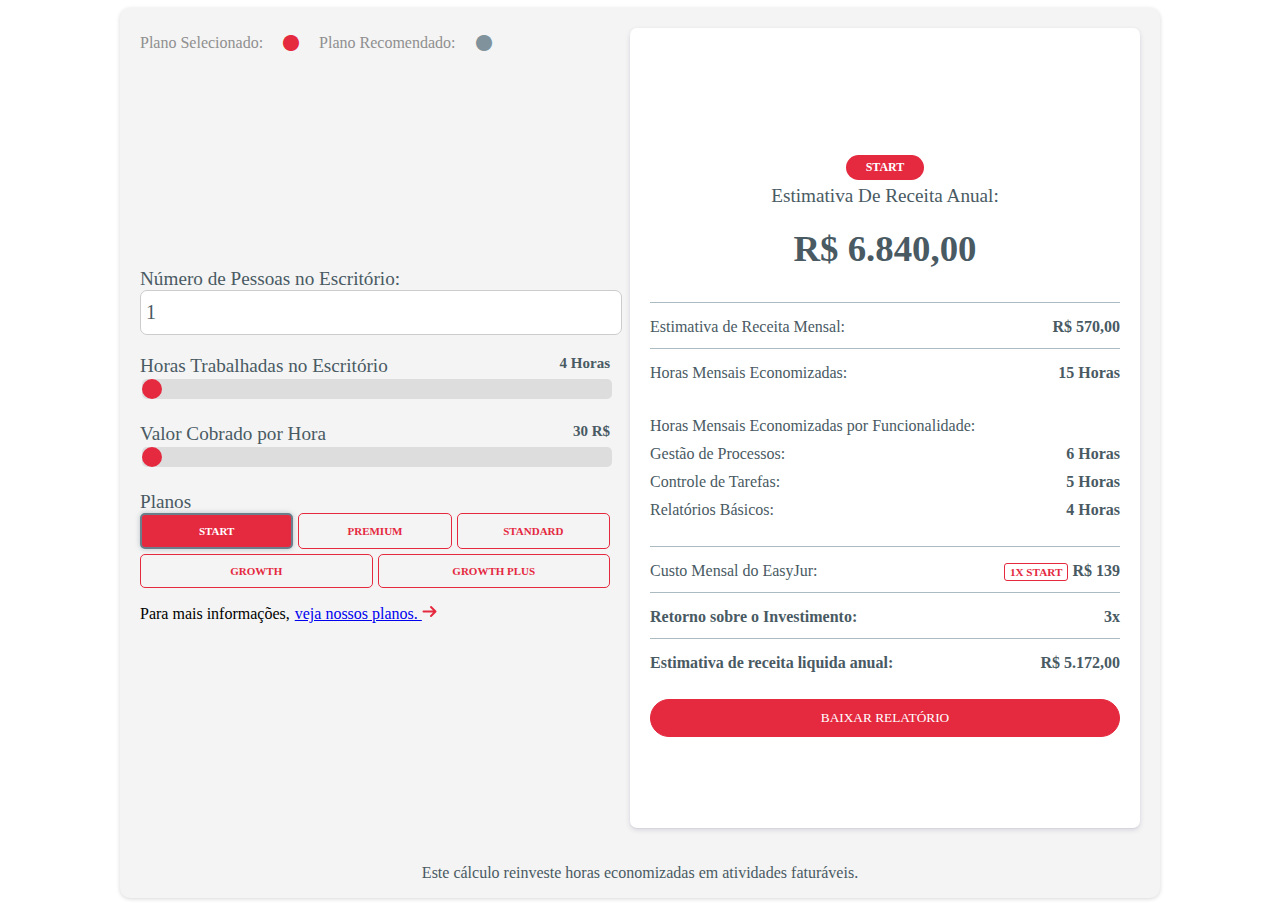
==== commit 20cabec3: "altuda da tag no mobile" ====
--- a/index.html
+++ b/index.html
@@ -82,7 +82,7 @@
 
             <div id="easyjur__ul__plan__tags">
               <ul id="easyjur__tags" class="easyjur__ul__tags">
-                <li id="start__tag">START </li>
+                <li id="start__tag">START</li>
                 <li id="premium__tag" style="display: none;">PREMIUM</li>
                 <li id="standard__tag" style="display: none;">STANDARD</li>
                 <li id="growth__tag" style="display: none;">GROWTH</li>
@@ -91,23 +91,24 @@
             </div>
 
             <div class="easyjur-revenue-content">
-              <label class="easyjur-label-revenue">Estimativa de receita anual:</label>
+              <label class="easyjur-label-revenue">Estimativa De Receita Anual:</label>
               <span class="easyjur-value-revenue" id="easyjur__annual_revenue">0</span>
             </div>
 
             <div class="easyjur-revenue-item">
-              <label>Estimativa de receita mensal:</label>
+              <label>Estimativa de Receita Mensal:</label>
               <span id="easyjur__revenue_value">R$ 0</span>
             </div>
 
             <div class="easyjur-revenue-item">
-              <label>Horas mensais economizadas:</label>
+              <label>Horas Mensais Economizadas:</label>
               <span id="easyjur__hours_saved">0 Horas</span>
             </div>
 
             <!-- Horas economizadas por funcionalidade -->
             <div id="easyjur__ul__start">
               <ul>
+                <li class="easyjur__span__func">Horas Mensais Economizadas por Funcionalidade:</li>
                 <li><span class="easyjur__span__func">Gestão de Processos:</span> <span
                     class="easyjur__span__start hours-per-feature"></span></li>
                 <li><span class="easyjur__span__func">Controle de Tarefas:</span> <span
@@ -119,7 +120,7 @@
 
             <div id="easyjur__ul__premium" style="display: none;">
               <ul>
-                <li class="easyjur__li__plan_name">Plano Premium</li>
+                <li class="easyjur__span__func">Horas Mensais Economizadas por Funcionalidade:</li>
                 <li><span class="easyjur__span__func">Gestão de Processos:</span> <span
                     class="easyjur__span__premium hours-per-feature"></span></li>
                 <li><span class="easyjur__span__func">Controle de Tarefas:</span> <span
@@ -133,6 +134,7 @@
 
             <div id="easyjur__ul__standard" style="display: none;">
               <ul>
+                <li class="easyjur__span__func">Horas Mensais Economizadas por Funcionalidade:</li>
                 <li><span class="easyjur__span__func">Gestão de Processos:</span> <span
                     class="easyjur__span__standard hours-per-feature"></span></li>
                 <li><span class="easyjur__span__func">Controle de Tarefas:</span> <span
@@ -148,6 +150,7 @@
 
             <div id="easyjur__ul__growth" style="display: none;">
               <ul>
+                <li class="easyjur__span__func">Horas Mensais Economizadas por Funcionalidade:</li>
                 <li><span class="easyjur__span__func">Gestão de Processos:</span> <span
                     class="easyjur__span__growth hours-per-feature"></span></li>
                 <li><span class="easyjur__span__func">Controle de Tarefas:</span> <span
@@ -165,6 +168,9 @@
 
             <div id="easyjur__ul__growthplus" style="display: none;">
               <ul>
+                <li class="easyjur__span__func">Horas Mensais Economizadas por Funcionalidade:</li>
+
+
                 <li><span class="easyjur__span__func">Gestão de Processos:</span> <span
                     class="easyjur__span__growthplus hours-per-feature"></span></li>
                 <li><span class="easyjur__span__func">Controle de Tarefas:</span> <span
--- a/style.css
+++ b/style.css
@@ -608,6 +608,10 @@
     flex-wrap: wrap;
     gap: 5px;
   }
+  #easyjur__ul__plan__tags {
+    position: relative;
+    top: 0;
+  }
 }
 
 /* Ajustes para telas menores que 765px */
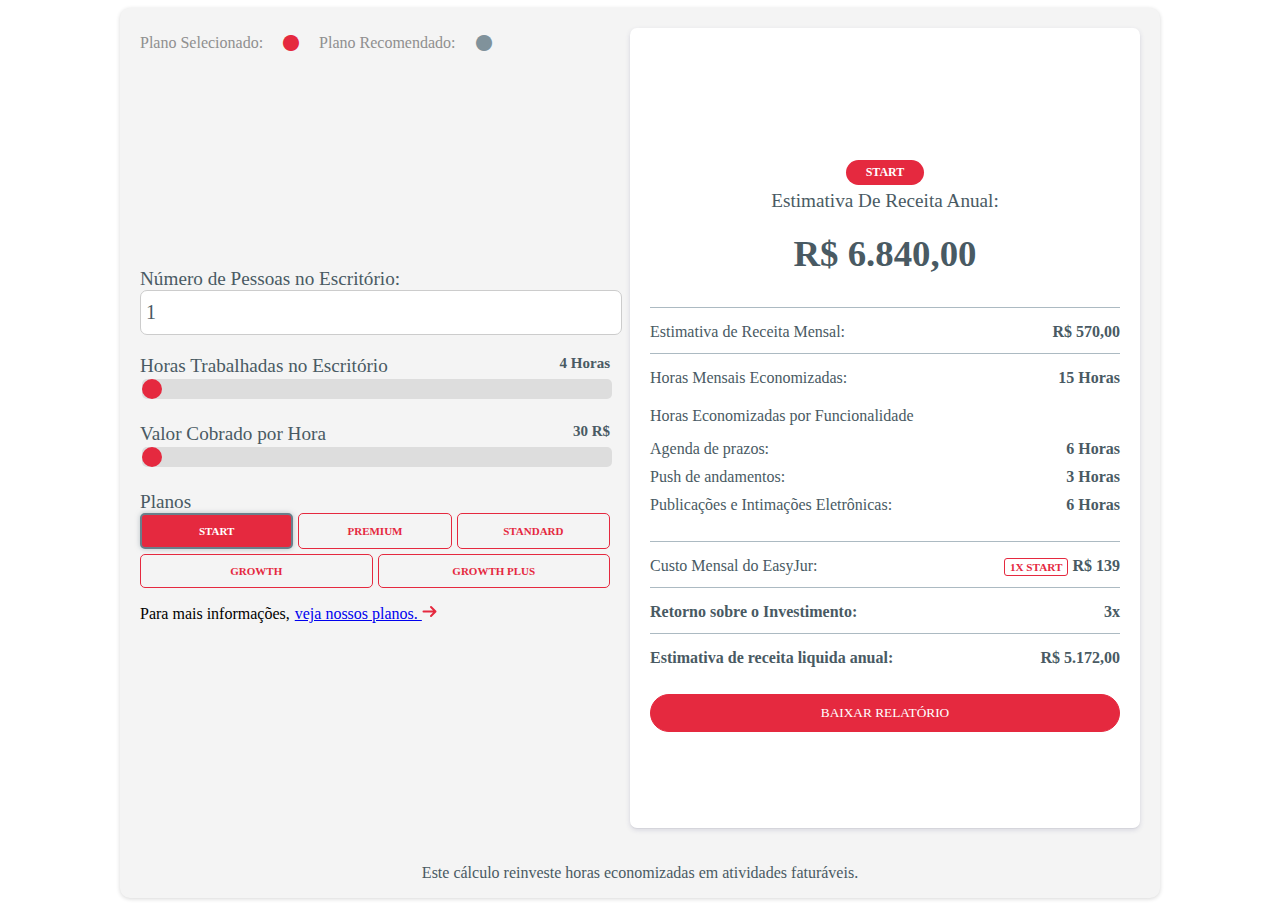
==== commit f52fb524: "Adição calculadora de porcentagem por funcionalidade" ====
--- a/index.html
+++ b/index.html
@@ -106,85 +106,163 @@
             </div>
 
             <!-- Horas economizadas por funcionalidade -->
+            <!--Start -->
             <div id="easyjur__ul__start">
-              <ul>
-                <li class="easyjur__span__func">Horas Mensais Economizadas por Funcionalidade:</li>
-                <li><span class="easyjur__span__func">Gestão de Processos:</span> <span
-                    class="easyjur__span__start hours-per-feature"></span></li>
-                <li><span class="easyjur__span__func">Controle de Tarefas:</span> <span
-                    class="easyjur__span__start hours-per-feature"></span></li>
-                <li><span class="easyjur__span__func">Relatórios Básicos:</span> <span
-                    class="easyjur__span__start hours-per-feature"></span></li>
-              </ul>
-            </div>
-
+              <span class="easyjur__span__func__title">Horas Economizadas por Funcionalidade</span>
+              <ul>
+                <li>
+                  <span class="easyjur__span__func">Agenda de prazos:</span> 
+                  <span class="easyjur__span__start hours-per-feature"></span>
+                </li>
+
+                <li>
+                  <span class="easyjur__span__func">Push de andamentos:</span> 
+                  <span class="easyjur__span__start hours-per-feature"></span>
+                </li>
+
+                <li>
+                  <span class="easyjur__span__func">Publicações e Intimações Eletrônicas:</span> 
+                  <span class="easyjur__span__start hours-per-feature"></span>
+                </li>
+              </ul>
+            </div>
+
+            <!--Premium -->
             <div id="easyjur__ul__premium" style="display: none;">
-              <ul>
-                <li class="easyjur__span__func">Horas Mensais Economizadas por Funcionalidade:</li>
-                <li><span class="easyjur__span__func">Gestão de Processos:</span> <span
-                    class="easyjur__span__premium hours-per-feature"></span></li>
-                <li><span class="easyjur__span__func">Controle de Tarefas:</span> <span
-                    class="easyjur__span__premium hours-per-feature"></span></li>
-                <li><span class="easyjur__span__func">Relatórios Avançados:</span> <span
-                    class="easyjur__span__premium hours-per-feature"></span></li>
-                <li><span class="easyjur__span__func">Automação de Documentos:</span> <span
-                    class="easyjur__span__premium hours-per-feature"></span></li>
-              </ul>
-            </div>
-
+              <span class="easyjur__span__func__title">Horas Economizadas por Funcionalidade</span>
+              <ul>
+                <li>
+                  <span class="easyjur__span__func">Agenda de prazos:</span> 
+                  <span class="easyjur__span__premium hours-per-feature"></span>
+                </li>
+
+                <li>
+                  <span class="easyjur__span__func">Push de andamentos:</span> 
+                  <span class="easyjur__span__premium hours-per-feature"></span>
+                </li>
+
+                <li>
+                  <span class="easyjur__span__func">Publicações e Intimações Eletrônicas:</span> 
+                  <span class="easyjur__span__premium hours-per-feature"></span>
+                </li>
+
+                <li>
+                  <span class="easyjur__span__func">Controle de contratos:</span> 
+                  <span class="easyjur__span__premium hours-per-feature"></span>
+                </li>
+              </ul>
+            </div>
+
+            <!--Standard -->
             <div id="easyjur__ul__standard" style="display: none;">
-              <ul>
-                <li class="easyjur__span__func">Horas Mensais Economizadas por Funcionalidade:</li>
-                <li><span class="easyjur__span__func">Gestão de Processos:</span> <span
-                    class="easyjur__span__standard hours-per-feature"></span></li>
-                <li><span class="easyjur__span__func">Controle de Tarefas:</span> <span
-                    class="easyjur__span__standard hours-per-feature"></span></li>
-                <li><span class="easyjur__span__func">Relatórios Avançados:</span> <span
-                    class="easyjur__span__standard hours-per-feature"></span></li>
-                <li><span class="easyjur__span__func">Automação de Documentos:</span> <span
-                    class="easyjur__span__standard hours-per-feature"></span></li>
-                <li><span class="easyjur__span__func">Integração com APIs:</span> <span
-                    class="easyjur__span__standard hours-per-feature"></span></li>
-              </ul>
-            </div>
-
+              <span class="easyjur__span__func__title">Horas Economizadas por Funcionalidade</span>
+              <ul>
+                <li>
+                  <span class="easyjur__span__func">Agenda de prazos:</span> 
+                  <span class="easyjur__span__standard hours-per-feature"></span>
+                </li>
+
+                <li>
+                  <span class="easyjur__span__func">Push de andamentos:</span> 
+                  <span class="easyjur__span__standard hours-per-feature"></span>
+                </li>
+
+                <li>
+                  <span class="easyjur__span__func">Publicações e Intimações Eletrônicas:</span> 
+                  <span class="easyjur__span__standard hours-per-feature"></span>
+                </li>
+
+                <li>
+                  <span class="easyjur__span__func">Controle de contratos:</span> 
+                  <span class="easyjur__span__standard hours-per-feature"></span>
+                </li>
+                
+                <li>
+                  <span class="easyjur__span__func">Workflow avançado de tarefas ágil:</span> 
+                  <span class="easyjur__span__standard hours-per-feature"></span>
+                </li>
+              </ul>
+            </div>
+
+            <!--Growth -->
             <div id="easyjur__ul__growth" style="display: none;">
-              <ul>
-                <li class="easyjur__span__func">Horas Mensais Economizadas por Funcionalidade:</li>
-                <li><span class="easyjur__span__func">Gestão de Processos:</span> <span
-                    class="easyjur__span__growth hours-per-feature"></span></li>
-                <li><span class="easyjur__span__func">Controle de Tarefas:</span> <span
-                    class="easyjur__span__growth hours-per-feature"></span></li>
-                <li><span class="easyjur__span__func">Relatórios Avançados:</span> <span
-                    class="easyjur__span__growth hours-per-feature"></span></li>
-                <li><span class="easyjur__span__func">Automação de Documentos:</span> <span
-                    class="easyjur__span__growth hours-per-feature"></span></li>
-                <li><span class="easyjur__span__func">Integração com APIs:</span> <span
-                    class="easyjur__span__growth hours-per-feature"></span></li>
-                <li><span class="easyjur__span__func">Suporte Prioritário:</span> <span
-                    class="easyjur__span__growth hours-per-feature"></span></li>
-              </ul>
-            </div>
-
+              <span class="easyjur__span__func__title">Horas Economizadas por Funcionalidade</span>
+              <ul>
+                <li>
+                  <span class="easyjur__span__func">Agenda de prazos:</span> 
+                  <span class="easyjur__span__growth hours-per-feature"></span>
+                </li>
+
+                <li>
+                  <span class="easyjur__span__func">Push de andamentos:</span> 
+                  <span class="easyjur__span__growth hours-per-feature"></span>
+                </li>
+
+                <li>
+                  <span class="easyjur__span__func">Publicações e Intimações Eletrônicas:</span> 
+                  <span class="easyjur__span__growth hours-per-feature"></span>
+                </li>
+
+                <li>
+                  <span class="easyjur__span__func">Controle de contratos:</span> 
+                  <span class="easyjur__span__growth hours-per-feature"></span>
+                </li>
+
+                <li>
+                  <span class="easyjur__span__func">Regras de cobrança automática:</span> 
+                  <span class="easyjur__span__growth hours-per-feature"></span>
+                </li>
+
+                <li>
+                  <span class="easyjur__span__func">Campos personalizados:</span> 
+                  <span class="easyjur__span__growth hours-per-feature"></span>
+                </li>
+              </ul>
+            </div>
+
+            <!--GrowthPlus -->
             <div id="easyjur__ul__growthplus" style="display: none;">
-              <ul>
-                <li class="easyjur__span__func">Horas Mensais Economizadas por Funcionalidade:</li>
-
-
-                <li><span class="easyjur__span__func">Gestão de Processos:</span> <span
-                    class="easyjur__span__growthplus hours-per-feature"></span></li>
-                <li><span class="easyjur__span__func">Controle de Tarefas:</span> <span
-                    class="easyjur__span__growthplus hours-per-feature"></span></li>
-                <li><span class="easyjur__span__func">Relatórios Avançados:</span> <span
-                    class="easyjur__span__growthplus hours-per-feature"></span></li>
-                <li><span class="easyjur__span__func">Automação de Documentos:</span> <span
-                    class="easyjur__span__growthplus hours-per-feature"></span></li>
-                <li><span class="easyjur__span__func">Integração com APIs:</span> <span
-                    class="easyjur__span__growthplus hours-per-feature"></span></li>
-                <li><span class="easyjur__span__func">Suporte Prioritário:</span> <span
-                    class="easyjur__span__growthplus hours-per-feature"></span></li>
-                <li><span class="easyjur__span__func">Treinamento Personalizado:</span> <span
-                    class="easyjur__span__growthplus hours-per-feature"></span></li>
+              <span class="easyjur__span__func__title">Horas Economizadas por Funcionalidade</span>
+              <ul>
+                <li>
+                  <span class="easyjur__span__func">Agenda de prazos:</span> 
+                  <span class="easyjur__span__growthplus hours-per-feature"></span>
+                </li>
+
+                <li>
+                  <span class="easyjur__span__func">Push de andamentos:</span> 
+                  <span class="easyjur__span__growthplus hours-per-feature"></span>
+                </li>
+
+                <li>
+                  <span class="easyjur__span__func">Publicações e Intimações Eletrônicas:</span> 
+                  <span class="easyjur__span__growthplus hours-per-feature"></span>
+                </li>
+
+                <li>
+                  <span class="easyjur__span__func">Controle de contratos:</span> 
+                  <span class="easyjur__span__growthplus hours-per-feature"></span>
+                </li>
+
+                <li>
+                  <span class="easyjur__span__func">Regras de cobrança automática:</span> 
+                  <span class="easyjur__span__growthplus hours-per-feature"></span>
+                </li>
+
+                <li>
+                  <span class="easyjur__span__func">Campos personalizados:</span> 
+                  <span class="easyjur__span__growthplus hours-per-feature"></span>
+                </li>
+
+                <li>
+                  <span class="easyjur__span__func">Controladoria Jurídica + IA:</span> 
+                  <span class="easyjur__span__growthplus hours-per-feature"></span>
+                </li>
+
+                <li>
+                  <span class="easyjur__span__func">Relatórios avançados (envio automático) :</span> 
+                  <span class="easyjur__span__growthplus hours-per-feature"></span>
+                </li>
               </ul>
             </div>
 
--- a/style.css
+++ b/style.css
@@ -567,6 +567,11 @@
   font-size: 12px;
   font-weight: 700;
 }
+
+.easyjur__span__func__title{
+  font-weight: 500;
+  color: #495a63;
+}
 /* Responsividade para telas menores que 870px */
 @media (max-width: 870px) {
   .easyjur-calculator {
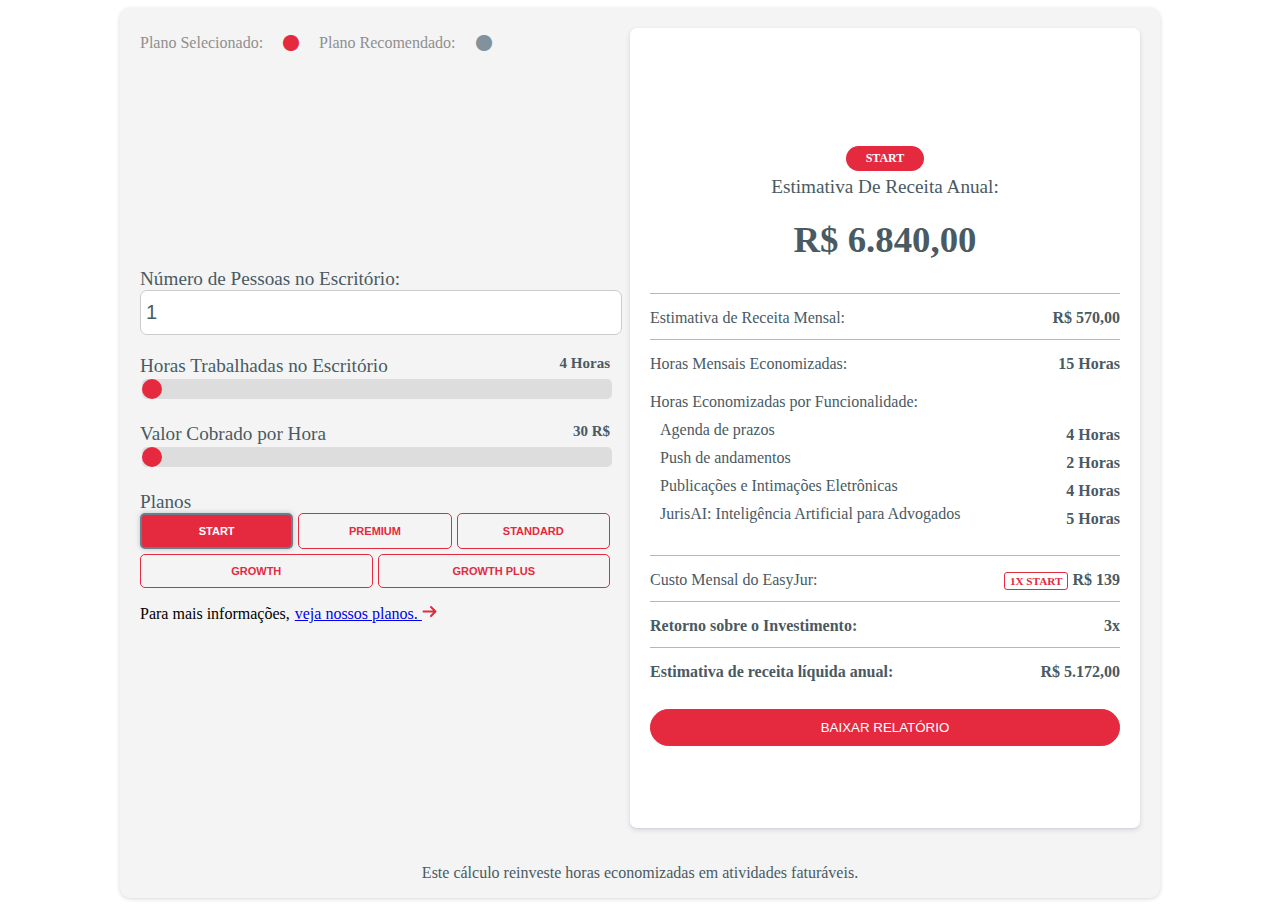
==== commit 2d1dabad: "Calculadora V2" ====
--- a/index.html
+++ b/index.html
@@ -108,20 +108,27 @@
             <!-- Horas economizadas por funcionalidade -->
             <!--Start -->
             <div id="easyjur__ul__start">
-              <span class="easyjur__span__func__title">Horas Economizadas por Funcionalidade</span>
-              <ul>
-                <li>
-                  <span class="easyjur__span__func">Agenda de prazos:</span> 
-                  <span class="easyjur__span__start hours-per-feature"></span>
-                </li>
-
-                <li>
-                  <span class="easyjur__span__func">Push de andamentos:</span> 
-                  <span class="easyjur__span__start hours-per-feature"></span>
-                </li>
-
-                <li>
-                  <span class="easyjur__span__func">Publicações e Intimações Eletrônicas:</span> 
+              <span class="easyjur__span__func__title">Horas Economizadas por Funcionalidade:</span>
+              <ul>
+                <li>
+                  <span class="easyjur__span__func">Agenda de prazos</span> 
+                  <span class="easyjur__span__start hours-per-feature"></span>
+                </li>
+
+                <li>
+                  <span class="easyjur__span__func">Push de andamentos</span> 
+                  <span class="easyjur__span__start hours-per-feature"></span>
+                </li>
+
+                <li>
+                  <span class="easyjur__span__func">Publicações e Intimações Eletrônicas</span> 
+                  <span class="easyjur__span__start hours-per-feature"></span>
+                </li>
+
+                <li>
+                  <span class="easyjur__span__func">
+                    JurisAI: Inteligência Artificial para Advogados
+                  </span> 
                   <span class="easyjur__span__start hours-per-feature"></span>
                 </li>
               </ul>
@@ -129,139 +136,157 @@
 
             <!--Premium -->
             <div id="easyjur__ul__premium" style="display: none;">
-              <span class="easyjur__span__func__title">Horas Economizadas por Funcionalidade</span>
-              <ul>
-                <li>
-                  <span class="easyjur__span__func">Agenda de prazos:</span> 
+              <span class="easyjur__span__func__title">Horas Economizadas por Funcionalidade:</span>
+              <ul>
+                <li>
+                  <span class="easyjur__span__func">Agenda de prazos</span> 
                   <span class="easyjur__span__premium hours-per-feature"></span>
                 </li>
 
                 <li>
-                  <span class="easyjur__span__func">Push de andamentos:</span> 
+                  <span class="easyjur__span__func">Push de andamentos</span> 
                   <span class="easyjur__span__premium hours-per-feature"></span>
                 </li>
 
                 <li>
-                  <span class="easyjur__span__func">Publicações e Intimações Eletrônicas:</span> 
+                  <span class="easyjur__span__func">Publicações e Intimações Eletrônicas</span> 
                   <span class="easyjur__span__premium hours-per-feature"></span>
                 </li>
 
                 <li>
-                  <span class="easyjur__span__func">Controle de contratos:</span> 
+                  <span class="easyjur__span__func">Controle de contratos</span> 
                   <span class="easyjur__span__premium hours-per-feature"></span>
+                </li>
+
+                <li>
+                  <span class="easyjur__span__func">
+                    JurisAI: Inteligência Artificial para Advogados
+                  </span> 
+                  <span class="easyjur__span__start hours-per-feature"></span>
                 </li>
               </ul>
             </div>
 
             <!--Standard -->
             <div id="easyjur__ul__standard" style="display: none;">
-              <span class="easyjur__span__func__title">Horas Economizadas por Funcionalidade</span>
-              <ul>
-                <li>
-                  <span class="easyjur__span__func">Agenda de prazos:</span> 
-                  <span class="easyjur__span__standard hours-per-feature"></span>
-                </li>
-
-                <li>
-                  <span class="easyjur__span__func">Push de andamentos:</span> 
-                  <span class="easyjur__span__standard hours-per-feature"></span>
-                </li>
-
-                <li>
-                  <span class="easyjur__span__func">Publicações e Intimações Eletrônicas:</span> 
-                  <span class="easyjur__span__standard hours-per-feature"></span>
-                </li>
-
-                <li>
-                  <span class="easyjur__span__func">Controle de contratos:</span> 
+              <span class="easyjur__span__func__title">Horas Economizadas por Funcionalidade:</span>
+              <ul>
+                <li>
+                  <span class="easyjur__span__func">Agenda de prazos</span> 
+                  <span class="easyjur__span__standard hours-per-feature"></span>
+                </li>
+
+                <li>
+                  <span class="easyjur__span__func">Push de andamentos</span> 
+                  <span class="easyjur__span__standard hours-per-feature"></span>
+                </li>
+
+                <li>
+                  <span class="easyjur__span__func">Publicações e Intimações Eletrônicas</span> 
+                  <span class="easyjur__span__standard hours-per-feature"></span>
+                </li>
+
+                <li>
+                  <span class="easyjur__span__func">Controle de contratos</span> 
                   <span class="easyjur__span__standard hours-per-feature"></span>
                 </li>
                 
                 <li>
-                  <span class="easyjur__span__func">Workflow avançado de tarefas ágil:</span> 
-                  <span class="easyjur__span__standard hours-per-feature"></span>
+                  <span class="easyjur__span__func">Workflow avançado de tarefas ágil</span> 
+                  <span class="easyjur__span__standard hours-per-feature"></span>
+                </li>
+
+                <li>
+                  <span class="easyjur__span__func">
+                    JurisAI: Inteligência Artificial para Advogados
+                  </span> 
+                  <span class="easyjur__span__start hours-per-feature"></span>
                 </li>
               </ul>
             </div>
 
             <!--Growth -->
             <div id="easyjur__ul__growth" style="display: none;">
-              <span class="easyjur__span__func__title">Horas Economizadas por Funcionalidade</span>
-              <ul>
-                <li>
-                  <span class="easyjur__span__func">Agenda de prazos:</span> 
-                  <span class="easyjur__span__growth hours-per-feature"></span>
-                </li>
-
-                <li>
-                  <span class="easyjur__span__func">Push de andamentos:</span> 
-                  <span class="easyjur__span__growth hours-per-feature"></span>
-                </li>
-
-                <li>
-                  <span class="easyjur__span__func">Publicações e Intimações Eletrônicas:</span> 
-                  <span class="easyjur__span__growth hours-per-feature"></span>
-                </li>
-
-                <li>
-                  <span class="easyjur__span__func">Controle de contratos:</span> 
-                  <span class="easyjur__span__growth hours-per-feature"></span>
-                </li>
-
-                <li>
-                  <span class="easyjur__span__func">Regras de cobrança automática:</span> 
-                  <span class="easyjur__span__growth hours-per-feature"></span>
-                </li>
-
-                <li>
-                  <span class="easyjur__span__func">Campos personalizados:</span> 
-                  <span class="easyjur__span__growth hours-per-feature"></span>
+              <span class="easyjur__span__func__title">Horas Economizadas por Funcionalidade:</span>
+              <ul>
+                <li>
+                  <span class="easyjur__span__func">Agenda de prazos</span> 
+                  <span class="easyjur__span__growth hours-per-feature"></span>
+                </li>
+
+                <li>
+                  <span class="easyjur__span__func">Push de andamentos</span> 
+                  <span class="easyjur__span__growth hours-per-feature"></span>
+                </li>
+
+                <li>
+                  <span class="easyjur__span__func">Publicações e Intimações Eletrônicas</span> 
+                  <span class="easyjur__span__growth hours-per-feature"></span>
+                </li>
+
+                <li>
+                  <span class="easyjur__span__func">Controle de contratos</span> 
+                  <span class="easyjur__span__growth hours-per-feature"></span>
+                </li>
+
+                <li>
+                  <span class="easyjur__span__func">Regras de cobrança automática</span> 
+                  <span class="easyjur__span__growth hours-per-feature"></span>
+                </li>
+
+                <li>
+                  <span class="easyjur__span__func">
+                    JurisAI: Inteligência Artificial para Advogados
+                  </span> 
+                  <span class="easyjur__span__start hours-per-feature"></span>
                 </li>
               </ul>
             </div>
 
             <!--GrowthPlus -->
             <div id="easyjur__ul__growthplus" style="display: none;">
-              <span class="easyjur__span__func__title">Horas Economizadas por Funcionalidade</span>
-              <ul>
-                <li>
-                  <span class="easyjur__span__func">Agenda de prazos:</span> 
-                  <span class="easyjur__span__growthplus hours-per-feature"></span>
-                </li>
-
-                <li>
-                  <span class="easyjur__span__func">Push de andamentos:</span> 
-                  <span class="easyjur__span__growthplus hours-per-feature"></span>
-                </li>
-
-                <li>
-                  <span class="easyjur__span__func">Publicações e Intimações Eletrônicas:</span> 
-                  <span class="easyjur__span__growthplus hours-per-feature"></span>
-                </li>
-
-                <li>
-                  <span class="easyjur__span__func">Controle de contratos:</span> 
-                  <span class="easyjur__span__growthplus hours-per-feature"></span>
-                </li>
-
-                <li>
-                  <span class="easyjur__span__func">Regras de cobrança automática:</span> 
-                  <span class="easyjur__span__growthplus hours-per-feature"></span>
-                </li>
-
-                <li>
-                  <span class="easyjur__span__func">Campos personalizados:</span> 
-                  <span class="easyjur__span__growthplus hours-per-feature"></span>
-                </li>
-
-                <li>
-                  <span class="easyjur__span__func">Controladoria Jurídica + IA:</span> 
-                  <span class="easyjur__span__growthplus hours-per-feature"></span>
-                </li>
-
-                <li>
-                  <span class="easyjur__span__func">Relatórios avançados (envio automático) :</span> 
-                  <span class="easyjur__span__growthplus hours-per-feature"></span>
+              <span class="easyjur__span__func__title">Horas Economizadas por Funcionalidade:</span>
+              <ul>
+                <li>
+                  <span class="easyjur__span__func">Agenda de prazos</span> 
+                  <span class="easyjur__span__growthplus hours-per-feature"></span>
+                </li>
+
+                <li>
+                  <span class="easyjur__span__func">Push de andamentos</span> 
+                  <span class="easyjur__span__growthplus hours-per-feature"></span>
+                </li>
+
+                <li>
+                  <span class="easyjur__span__func">Publicações e Intimações Eletrônicas</span> 
+                  <span class="easyjur__span__growthplus hours-per-feature"></span>
+                </li>
+
+                <li>
+                  <span class="easyjur__span__func">Controle de contratos</span> 
+                  <span class="easyjur__span__growthplus hours-per-feature"></span>
+                </li>
+
+                <li>
+                  <span class="easyjur__span__func">Regras de cobrança automática</span> 
+                  <span class="easyjur__span__growthplus hours-per-feature"></span>
+                </li>
+
+                <li>
+                  <span class="easyjur__span__func">Controladoria Jurídica + IA</span> 
+                  <span class="easyjur__span__growthplus hours-per-feature"></span>
+                </li>
+
+                <li>
+                  <span class="easyjur__span__func">Relatórios avançados (envio automático)</span> 
+                  <span class="easyjur__span__growthplus hours-per-feature"></span>
+                </li>
+
+                <li>
+                  <span class="easyjur__span__func">
+                    JurisAI: Inteligência Artificial para Advogados
+                  </span> 
+                  <span class="easyjur__span__start hours-per-feature"></span>
                 </li>
               </ul>
             </div>
@@ -277,7 +302,7 @@
             </div>
 
             <div class="easyjur-revenue-item">
-              <label class="label-evidence">Estimativa de receita liquida
+              <label class="label-evidence">Estimativa de receita líquida
                 anual:</label>
               <span id="value-liquid-return" class="hours-per-feature">0R$</span>
             </div>
--- a/style.css
+++ b/style.css
@@ -7,10 +7,6 @@
 }
 
 /* Aplicação da fonte globalmente */
-* {
-  font-family: "borna-medium-webfont";
-}
-
 /* Estilo do container principal da calculadora */
 .easyjur-calculator {
   width: 100%;
@@ -572,6 +568,14 @@
   font-weight: 500;
   color: #495a63;
 }
+
+.easyjur__span__func{
+  margin-left: 10px;
+  margin-top: -5px;
+}
+
+
+
 /* Responsividade para telas menores que 870px */
 @media (max-width: 870px) {
   .easyjur-calculator {
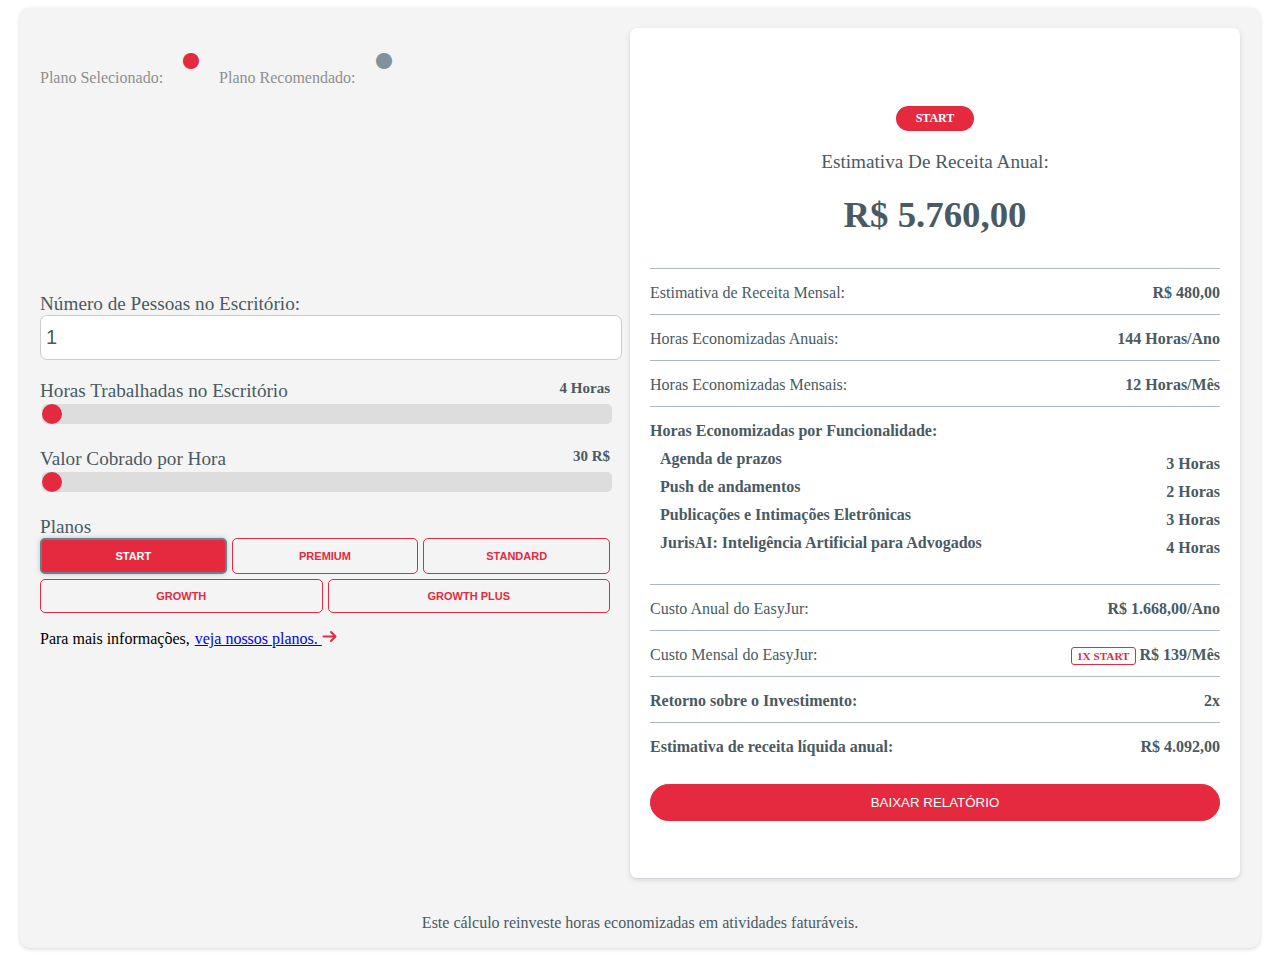
==== commit 0f5fbc4a: "Update v3" ====
--- a/index.html
+++ b/index.html
@@ -2,354 +2,1662 @@
 <html lang="pt-BR">
 
 <head>
-  <meta charset="UTF-8">
-  <meta name="viewport" content="width=device-width, initial-scale=1" />
-  <link rel="stylesheet" href="https://cdnjs.cloudflare.com/ajax/libs/font-awesome/6.4.2/css/all.min.css">
-  <link rel="stylesheet" href="https://cdn.jsdelivr.net/npm/toastify-js/src/toastify.min.css">
-
-  <link rel="stylesheet" href="style.css">
-
-
-
-  <title>Calculadora EasyJur</title>
+    <meta charset="UTF-8">
+    <meta name="viewport" content="width=device-width, initial-scale=1" />
+    <link rel="stylesheet" href="https://cdnjs.cloudflare.com/ajax/libs/font-awesome/6.4.2/css/all.min.css">
+    <link rel="stylesheet" href="https://cdn.jsdelivr.net/npm/toastify-js/src/toastify.min.css">
+
+    <link rel="stylesheet" href="style.css">
+
+
+
+    <title>Calculadora EasyJur</title>
 </head>
 
 <body>
-  <section class="easyjur-calculator">
-    <div class="easyjur-main">
-      <div class="easyjur-container">
-        <!-- Formulário de Entrada -->
-        <div class="easyjur-content">
-
-          <form id="calculator-form">
-            <div class="easyjur-selected-recommended">
-              <div class="easyjur-selected">
-                <p>Plano Selecionado:</p> <i class="fa-solid fa-circle"></i>
-              </div>
-              <div class="easyjur-recommended">
-                <p>Plano Recomendado:</p> <i class="fa-solid fa-circle"></i>
-              </div>
+    <section class="easyjur-calculator">
+        <div class="easyjur-main">
+            <div class="easyjur-container">
+                <!-- Formulário de Entrada -->
+                <div class="easyjur-content">
+
+                    <form id="calculator-form">
+                        <div class="easyjur-selected-recommended">
+                            <div class="easyjur-selected">
+                                <p>Plano Selecionado:</p> <i class="fa-solid fa-circle"></i>
+                            </div>
+                            <div class="easyjur-recommended">
+                                <p>Plano Recomendado:</p> <i class="fa-solid fa-circle"></i>
+                            </div>
+                        </div>
+
+                        <div>
+                            <label for="number_of_peoples">Número de Pessoas no Escritório:</label>
+                            <input class="easyjur-input-amount-peoples" type="number" min="1" max="31" name="number"
+                                id="number_of_peoples" value="1" placeholder="1" />
+                        </div>
+
+                        <div class="easyjur-range-item">
+                            <label for="easyjur__hours_worked">Horas Trabalhadas no Escritório</label>
+                            <span id="hours_worked">4.0 Horas</span>
+                            <input id="easyjur__hours_worked" class="easyjur-range-slider" type="range" min="4.0"
+                                max="15" step=".5" value="4.0"
+                                title="Use as setas do teclado para ajustar o valor após clicar na barra" />
+                        </div>
+
+                        <div class="easyjur-range-item">
+                            <label for="easyjur__billed_hour">Valor Cobrado por Hora</label>
+                            <span id="billed_hour">30 R$</span>
+                            <input id="easyjur__billed_hour" class="easyjur-range-slider" type="range" min="30"
+                                max="1000" step="1" value="30"
+                                title="Use as setas do teclado para ajustar o valor após clicar na barra" />
+                        </div>
+
+                        <div class="easyjur-plans-selectors">
+                            <label>Planos</label>
+                            <div class="easyjur-grid-plans">
+                                <button type="button" id="sta" class="easyjur-btn-plan">Start</button>
+                                <button type="button" id="pre" class="easyjur-btn-plan">Premium</button>
+                                <button type="button" id="std" class="easyjur-btn-plan">Standard</button>
+                                <button type="button" id="grw" class="easyjur-btn-plan">Growth</button>
+                                <button type="button" id="gpl" class="easyjur-btn-plan">Growth Plus</button>
+                                <div class="easyjur-to-plans">
+                                    <span>Para mais informações,</span>
+                                    <a id="easyjur__link__to__plan"
+                                        style="text-decoration: underline; margin-left: 5px;"
+                                        href="https://easyjur.com/#planos" target="_blank">
+                                        veja nossos planos.
+                                        <svg id="easyjur__svg__move" xmlns="http://www.w3.org/2000/svg" width="15"
+                                            height="15" viewBox="0 0 15 15">
+                                            <path fill="#e5293f"
+                                                d="M8.293 2.293a1 1 0 0 1 1.414 0l4.5 4.5a1 1 0 0 1 0 1.414l-4.5 4.5a1 1 0 0 1-1.414-1.414L11 8.5H1.5a1 1 0 0 1 0-2H11L8.293 3.707a1 1 0 0 1 0-1.414" />
+                                        </svg>
+                                    </a>
+                                </div>
+                            </div>
+                        </div>
+                    </form>
+                </div>
+
+                <!-- Resultados -->
+                <div class="easyjur-result">
+                    <form>
+
+                        <div id="easyjur__ul__plan__tags">
+                            <ul id="easyjur__tags" class="easyjur__ul__tags">
+                                <li id="start__tag">START</li>
+                                <li id="premium__tag" style="display: none;">PREMIUM</li>
+                                <li id="standard__tag" style="display: none;">STANDARD</li>
+                                <li id="growth__tag" style="display: none;">GROWTH</li>
+                                <li id="growthplus__tag" style="display: none;">GROWTH PLUS</li>
+                            </ul>
+                        </div>
+
+                        <div class="easyjur-revenue-content">
+                            <label class="easyjur-label-revenue">Estimativa De Receita Anual:</label>
+                            <span class="easyjur-value-revenue" id="easyjur__annual_revenue">0</span>
+                        </div>
+
+                        <div class="easyjur-revenue-item">
+                            <label>Estimativa de Receita Mensal:</label>
+                            <span id="easyjur__revenue_value">R$ 0</span>
+                        </div>
+
+
+                        <div class="easyjur-revenue-item">
+                            <label>Horas Economizadas Anuais:</label>
+                            <span id="easyjur__annual_hours_saved">0 Horas/Ano</span>
+                        </div>
+
+
+                        <div class="easyjur-revenue-item">
+                            <label>Horas Economizadas Mensais:</label>
+                            <span id="easyjur__hours_saved">0 Horas/Mês</span>
+                        </div>
+
+
+                        <!-- Horas economizadas por funcionalidade -->
+                        <!--Start -->
+                        <div class="easyjur-revenue-item" id="easyjur__ul__start">
+                            <span class="easyjur__span__func__title">Horas Economizadas por Funcionalidade:</span>
+                            <ul>
+                                <li>
+                                    <span class="easyjur__span__func">Agenda de prazos</span>
+                                    <span class="easyjur__span__start hours-per-feature"></span>
+                                </li>
+
+                                <li>
+                                    <span class="easyjur__span__func">Push de andamentos</span>
+                                    <span class="easyjur__span__start hours-per-feature"></span>
+                                </li>
+
+                                <li>
+                                    <span class="easyjur__span__func">Publicações e Intimações Eletrônicas</span>
+                                    <span class="easyjur__span__start hours-per-feature"></span>
+                                </li>
+
+                                <li>
+                                    <span class="easyjur__span__func">
+                                        JurisAI: Inteligência Artificial para Advogados
+                                    </span>
+                                    <span class="easyjur__span__start hours-per-feature"></span>
+                                </li>
+                            </ul>
+                        </div>
+
+                        <!--Premium -->
+                        <div class="easyjur-revenue-item" id="easyjur__ul__premium" style="display: none;">
+                            <span class="easyjur__span__func__title">Horas Economizadas por Funcionalidade:</span>
+                            <ul>
+                                <li>
+                                    <span class="easyjur__span__func">Agenda de prazos</span>
+                                    <span class="easyjur__span__premium hours-per-feature"></span>
+                                </li>
+
+                                <li>
+                                    <span class="easyjur__span__func">Push de andamentos</span>
+                                    <span class="easyjur__span__premium hours-per-feature"></span>
+                                </li>
+
+                                <li>
+                                    <span class="easyjur__span__func">Publicações e Intimações Eletrônicas</span>
+                                    <span class="easyjur__span__premium hours-per-feature"></span>
+                                </li>
+
+                                <li>
+                                    <span class="easyjur__span__func">Controle de contratos</span>
+                                    <span class="easyjur__span__premium hours-per-feature"></span>
+                                </li>
+
+                                <li>
+                                    <span class="easyjur__span__func">
+                                        JurisAI: Inteligência Artificial para Advogados
+                                    </span>
+                                    <span class="easyjur__span__start hours-per-feature"></span>
+                                </li>
+                            </ul>
+                        </div>
+
+                        <!--Standard -->
+                        <div class="easyjur-revenue-item" id="easyjur__ul__standard" style="display: none;">
+                            <span class="easyjur__span__func__title">Horas Economizadas por Funcionalidade:</span>
+                            <ul>
+                                <li>
+                                    <span class="easyjur__span__func">Agenda de prazos</span>
+                                    <span class="easyjur__span__standard hours-per-feature"></span>
+                                </li>
+
+                                <li>
+                                    <span class="easyjur__span__func">Push de andamentos</span>
+                                    <span class="easyjur__span__standard hours-per-feature"></span>
+                                </li>
+
+                                <li>
+                                    <span class="easyjur__span__func">Publicações e Intimações Eletrônicas</span>
+                                    <span class="easyjur__span__standard hours-per-feature"></span>
+                                </li>
+
+                                <li>
+                                    <span class="easyjur__span__func">Controle de contratos</span>
+                                    <span class="easyjur__span__standard hours-per-feature"></span>
+                                </li>
+
+                                <li>
+                                    <span class="easyjur__span__func">Workflow avançado de tarefas ágil</span>
+                                    <span class="easyjur__span__standard hours-per-feature"></span>
+                                </li>
+
+                                <li>
+                                    <span class="easyjur__span__func">
+                                        JurisAI: Inteligência Artificial para Advogados
+                                    </span>
+                                    <span class="easyjur__span__start hours-per-feature"></span>
+                                </li>
+                            </ul>
+                        </div>
+
+                        <!--Growth -->
+                        <div class="easyjur-revenue-item" id="easyjur__ul__growth" style="display: none;">
+                            <span class="easyjur__span__func__title">Horas Economizadas por Funcionalidade:</span>
+                            <ul>
+                                <li>
+                                    <span class="easyjur__span__func">Agenda de prazos</span>
+                                    <span class="easyjur__span__growth hours-per-feature"></span>
+                                </li>
+
+                                <li>
+                                    <span class="easyjur__span__func">Push de andamentos</span>
+                                    <span class="easyjur__span__growth hours-per-feature"></span>
+                                </li>
+
+                                <li>
+                                    <span class="easyjur__span__func">Publicações e Intimações Eletrônicas</span>
+                                    <span class="easyjur__span__growth hours-per-feature"></span>
+                                </li>
+
+                                <li>
+                                    <span class="easyjur__span__func">Controle de contratos</span>
+                                    <span class="easyjur__span__growth hours-per-feature"></span>
+                                </li>
+
+                                <li>
+                                    <span class="easyjur__span__func">Regras de cobrança automática</span>
+                                    <span class="easyjur__span__growth hours-per-feature"></span>
+                                </li>
+
+                                <li>
+                                    <span class="easyjur__span__func">
+                                        JurisAI: Inteligência Artificial para Advogados
+                                    </span>
+                                    <span class="easyjur__span__start hours-per-feature"></span>
+                                </li>
+                            </ul>
+                        </div>
+
+                        <!--GrowthPlus -->
+                        <div class="easyjur-revenue-item" id="easyjur__ul__growthplus" style="display: none;">
+                            <span class="easyjur__span__func__title">Horas Economizadas por Funcionalidade:</span>
+                            <ul>
+                                <li>
+                                    <span class="easyjur__span__func">Agenda de prazos</span>
+                                    <span class="easyjur__span__growthplus hours-per-feature"></span>
+                                </li>
+
+                                <li>
+                                    <span class="easyjur__span__func">Push de andamentos</span>
+                                    <span class="easyjur__span__growthplus hours-per-feature"></span>
+                                </li>
+
+                                <li>
+                                    <span class="easyjur__span__func">Publicações e Intimações Eletrônicas</span>
+                                    <span class="easyjur__span__growthplus hours-per-feature"></span>
+                                </li>
+
+                                <li>
+                                    <span class="easyjur__span__func">Controle de contratos</span>
+                                    <span class="easyjur__span__growthplus hours-per-feature"></span>
+                                </li>
+
+                                <li>
+                                    <span class="easyjur__span__func">Regras de cobrança automática</span>
+                                    <span class="easyjur__span__growthplus hours-per-feature"></span>
+                                </li>
+
+                                <li>
+                                    <span class="easyjur__span__func">Controladoria Jurídica + IA</span>
+                                    <span class="easyjur__span__growthplus hours-per-feature"></span>
+                                </li>
+
+                                <li>
+                                    <span class="easyjur__span__func">Relatórios avançados (envio automático)</span>
+                                    <span class="easyjur__span__growthplus hours-per-feature"></span>
+                                </li>
+
+                                <li>
+                                    <span class="easyjur__span__func">
+                                        JurisAI: Inteligência Artificial para Advogados
+                                    </span>
+                                    <span class="easyjur__span__start hours-per-feature"></span>
+                                </li>
+                            </ul>
+                        </div>
+
+
+
+                        <div class="easyjur-revenue-item">
+                            <label>Custo Anual do EasyJur:</label>
+                            <span id="easyjur__annual_cost">R$ 0/Ano</span>
+                        </div>
+
+                        <div class="easyjur-revenue-item">
+                            <label>Custo Mensal do EasyJur:</label>
+                            <span id="easyjur__cost">R$ 0/Mês</span>
+                        </div>
+                        
+                        <div class="easyjur-revenue-item">
+                            <label class="label-evidence">Retorno sobre o Investimento:</label>
+                            <span id="easyjur__return">0x</span>
+                        </div>
+
+                        <div class="easyjur-revenue-item">
+                            <label class="label-evidence">Estimativa de receita líquida
+                                anual:</label>
+                            <span id="value-liquid-return" class="hours-per-feature">0R$</span>
+                        </div>
+
+                        <button type="button" id="easyjur__print" class="easyjur-print-btn">Baixar Relatório</button>
+                    </form>
+                </div>
             </div>
 
-            <div>
-              <label for="number_of_peoples">Número de Pessoas no Escritório:</label>
-              <input class="easyjur-input-amount-peoples" type="number" min="1" max="31" name="number"
-                id="number_of_peoples" value="1" placeholder="1" />
+            <!-- Rodapé -->
+            <div class="easyjur-caption">
+                <p>Este cálculo reinveste horas economizadas em atividades faturáveis.</p>
             </div>
-
-            <div class="easyjur-range-item">
-              <label for="easyjur__hours_worked">Horas Trabalhadas no Escritório</label>
-              <span id="hours_worked">4.0 Horas</span>
-              <input id="easyjur__hours_worked" class="easyjur-range-slider" type="range" min="4.0" max="15" step=".5"
-                value="4.0" title="Use as setas do teclado para ajustar o valor após clicar na barra" />
+        </div>
+    </section>
+
+    <div id="easyjur__modal" class="easyjur-modal">
+        <div class="easyjur-modal-content">
+            <div class="easyjur-img-on-print">
+                <img src="https://easyjur.com/blog/wp-content/uploads/2023/05/logo-easyjur-01.png">
             </div>
-
-            <div class="easyjur-range-item">
-              <label for="easyjur__billed_hour">Valor Cobrado por Hora</label>
-              <span id="billed_hour">30 R$</span>
-              <input id="easyjur__billed_hour" class="easyjur-range-slider" type="range" min="30" max="1000" step="1"
-                value="30" title="Use as setas do teclado para ajustar o valor após clicar na barra" />
+            <span class="easyjur-modal-close">
+
+                <i class="fa-solid fa-xmark" title="Clique aqui para fechar"></i>
+
+            </span>
+            <h2>Veja quanto poderia estar lucrando</h2>
+            <p>Esta é a sua estimativa de retorno ao utilizar o EasyJur.</p>
+            <div id="easyjur__modal_body">
+                <table>
+                    <thead class="easyjur-table-head--to-print">
+                        <tr>
+                            <th>Descrição</th>
+                            <th>Valor</th>
+                        </tr>
+                    </thead>
+                    <tbody></tbody>
+                </table>
             </div>
-
-            <div class="easyjur-plans-selectors">
-              <label>Planos</label>
-              <div class="easyjur-grid-plans">
-                <button type="button" id="sta" class="easyjur-btn-plan">Start</button>
-                <button type="button" id="pre" class="easyjur-btn-plan">Premium</button>
-                <button type="button" id="std" class="easyjur-btn-plan">Standard</button>
-                <button type="button" id="grw" class="easyjur-btn-plan">Growth</button>
-                <button type="button" id="gpl" class="easyjur-btn-plan">Growth Plus</button>
-                <div class="easyjur-to-plans">
-                  <span>Para mais informações,</span>
-                  <a id="easyjur__link__to__plan" style="text-decoration: underline; margin-left: 5px;"
-                    href="https://easyjur.com/planos/" target="_blank">
-                    veja nossos planos.
-                    <svg id="easyjur__svg__move" xmlns="http://www.w3.org/2000/svg" width="15" height="15"
-                      viewBox="0 0 15 15">
-                      <path fill="#e5293f"
-                        d="M8.293 2.293a1 1 0 0 1 1.414 0l4.5 4.5a1 1 0 0 1 0 1.414l-4.5 4.5a1 1 0 0 1-1.414-1.414L11 8.5H1.5a1 1 0 0 1 0-2H11L8.293 3.707a1 1 0 0 1 0-1.414" />
-                    </svg>
-                  </a>
-                </div>
-              </div>
+            <h4 class="easyjur-text--to-print">Em caso de dúvidas, entre em contato com um de nossos especialistas.</h4>
+            <div class="easyjur-img-qrcode-on-print">
+                <img src="https://easyjur.com/blog/wp-content/uploads/2025/02/QRCode_Facil-1.png">
             </div>
-          </form>
+            <button id="easyjur__modal_print" class="easyjur-modal-print-btn">Baixar Relatório</button>
         </div>
-
-        <!-- Resultados -->
-        <div class="easyjur-result">
-          <form>
-
-            <div id="easyjur__ul__plan__tags">
-              <ul id="easyjur__tags" class="easyjur__ul__tags">
-                <li id="start__tag">START</li>
-                <li id="premium__tag" style="display: none;">PREMIUM</li>
-                <li id="standard__tag" style="display: none;">STANDARD</li>
-                <li id="growth__tag" style="display: none;">GROWTH</li>
-                <li id="growthplus__tag" style="display: none;">GROWTH PLUS</li>
-              </ul>
-            </div>
-
-            <div class="easyjur-revenue-content">
-              <label class="easyjur-label-revenue">Estimativa De Receita Anual:</label>
-              <span class="easyjur-value-revenue" id="easyjur__annual_revenue">0</span>
-            </div>
-
-            <div class="easyjur-revenue-item">
-              <label>Estimativa de Receita Mensal:</label>
-              <span id="easyjur__revenue_value">R$ 0</span>
-            </div>
-
-            <div class="easyjur-revenue-item">
-              <label>Horas Mensais Economizadas:</label>
-              <span id="easyjur__hours_saved">0 Horas</span>
-            </div>
-
-            <!-- Horas economizadas por funcionalidade -->
-            <!--Start -->
-            <div id="easyjur__ul__start">
-              <span class="easyjur__span__func__title">Horas Economizadas por Funcionalidade:</span>
-              <ul>
-                <li>
-                  <span class="easyjur__span__func">Agenda de prazos</span> 
-                  <span class="easyjur__span__start hours-per-feature"></span>
-                </li>
-
-                <li>
-                  <span class="easyjur__span__func">Push de andamentos</span> 
-                  <span class="easyjur__span__start hours-per-feature"></span>
-                </li>
-
-                <li>
-                  <span class="easyjur__span__func">Publicações e Intimações Eletrônicas</span> 
-                  <span class="easyjur__span__start hours-per-feature"></span>
-                </li>
-
-                <li>
-                  <span class="easyjur__span__func">
-                    JurisAI: Inteligência Artificial para Advogados
-                  </span> 
-                  <span class="easyjur__span__start hours-per-feature"></span>
-                </li>
-              </ul>
-            </div>
-
-            <!--Premium -->
-            <div id="easyjur__ul__premium" style="display: none;">
-              <span class="easyjur__span__func__title">Horas Economizadas por Funcionalidade:</span>
-              <ul>
-                <li>
-                  <span class="easyjur__span__func">Agenda de prazos</span> 
-                  <span class="easyjur__span__premium hours-per-feature"></span>
-                </li>
-
-                <li>
-                  <span class="easyjur__span__func">Push de andamentos</span> 
-                  <span class="easyjur__span__premium hours-per-feature"></span>
-                </li>
-
-                <li>
-                  <span class="easyjur__span__func">Publicações e Intimações Eletrônicas</span> 
-                  <span class="easyjur__span__premium hours-per-feature"></span>
-                </li>
-
-                <li>
-                  <span class="easyjur__span__func">Controle de contratos</span> 
-                  <span class="easyjur__span__premium hours-per-feature"></span>
-                </li>
-
-                <li>
-                  <span class="easyjur__span__func">
-                    JurisAI: Inteligência Artificial para Advogados
-                  </span> 
-                  <span class="easyjur__span__start hours-per-feature"></span>
-                </li>
-              </ul>
-            </div>
-
-            <!--Standard -->
-            <div id="easyjur__ul__standard" style="display: none;">
-              <span class="easyjur__span__func__title">Horas Economizadas por Funcionalidade:</span>
-              <ul>
-                <li>
-                  <span class="easyjur__span__func">Agenda de prazos</span> 
-                  <span class="easyjur__span__standard hours-per-feature"></span>
-                </li>
-
-                <li>
-                  <span class="easyjur__span__func">Push de andamentos</span> 
-                  <span class="easyjur__span__standard hours-per-feature"></span>
-                </li>
-
-                <li>
-                  <span class="easyjur__span__func">Publicações e Intimações Eletrônicas</span> 
-                  <span class="easyjur__span__standard hours-per-feature"></span>
-                </li>
-
-                <li>
-                  <span class="easyjur__span__func">Controle de contratos</span> 
-                  <span class="easyjur__span__standard hours-per-feature"></span>
-                </li>
-                
-                <li>
-                  <span class="easyjur__span__func">Workflow avançado de tarefas ágil</span> 
-                  <span class="easyjur__span__standard hours-per-feature"></span>
-                </li>
-
-                <li>
-                  <span class="easyjur__span__func">
-                    JurisAI: Inteligência Artificial para Advogados
-                  </span> 
-                  <span class="easyjur__span__start hours-per-feature"></span>
-                </li>
-              </ul>
-            </div>
-
-            <!--Growth -->
-            <div id="easyjur__ul__growth" style="display: none;">
-              <span class="easyjur__span__func__title">Horas Economizadas por Funcionalidade:</span>
-              <ul>
-                <li>
-                  <span class="easyjur__span__func">Agenda de prazos</span> 
-                  <span class="easyjur__span__growth hours-per-feature"></span>
-                </li>
-
-                <li>
-                  <span class="easyjur__span__func">Push de andamentos</span> 
-                  <span class="easyjur__span__growth hours-per-feature"></span>
-                </li>
-
-                <li>
-                  <span class="easyjur__span__func">Publicações e Intimações Eletrônicas</span> 
-                  <span class="easyjur__span__growth hours-per-feature"></span>
-                </li>
-
-                <li>
-                  <span class="easyjur__span__func">Controle de contratos</span> 
-                  <span class="easyjur__span__growth hours-per-feature"></span>
-                </li>
-
-                <li>
-                  <span class="easyjur__span__func">Regras de cobrança automática</span> 
-                  <span class="easyjur__span__growth hours-per-feature"></span>
-                </li>
-
-                <li>
-                  <span class="easyjur__span__func">
-                    JurisAI: Inteligência Artificial para Advogados
-                  </span> 
-                  <span class="easyjur__span__start hours-per-feature"></span>
-                </li>
-              </ul>
-            </div>
-
-            <!--GrowthPlus -->
-            <div id="easyjur__ul__growthplus" style="display: none;">
-              <span class="easyjur__span__func__title">Horas Economizadas por Funcionalidade:</span>
-              <ul>
-                <li>
-                  <span class="easyjur__span__func">Agenda de prazos</span> 
-                  <span class="easyjur__span__growthplus hours-per-feature"></span>
-                </li>
-
-                <li>
-                  <span class="easyjur__span__func">Push de andamentos</span> 
-                  <span class="easyjur__span__growthplus hours-per-feature"></span>
-                </li>
-
-                <li>
-                  <span class="easyjur__span__func">Publicações e Intimações Eletrônicas</span> 
-                  <span class="easyjur__span__growthplus hours-per-feature"></span>
-                </li>
-
-                <li>
-                  <span class="easyjur__span__func">Controle de contratos</span> 
-                  <span class="easyjur__span__growthplus hours-per-feature"></span>
-                </li>
-
-                <li>
-                  <span class="easyjur__span__func">Regras de cobrança automática</span> 
-                  <span class="easyjur__span__growthplus hours-per-feature"></span>
-                </li>
-
-                <li>
-                  <span class="easyjur__span__func">Controladoria Jurídica + IA</span> 
-                  <span class="easyjur__span__growthplus hours-per-feature"></span>
-                </li>
-
-                <li>
-                  <span class="easyjur__span__func">Relatórios avançados (envio automático)</span> 
-                  <span class="easyjur__span__growthplus hours-per-feature"></span>
-                </li>
-
-                <li>
-                  <span class="easyjur__span__func">
-                    JurisAI: Inteligência Artificial para Advogados
-                  </span> 
-                  <span class="easyjur__span__start hours-per-feature"></span>
-                </li>
-              </ul>
-            </div>
-
-            <div class="easyjur-revenue-item">
-              <label>Custo Mensal do EasyJur:</label>
-              <span id="easyjur__cost">R$ 0</span>
-            </div>
-
-            <div class="easyjur-revenue-item">
-              <label class="label-evidence">Retorno sobre o Investimento:</label>
-              <span id="easyjur__return">0x</span>
-            </div>
-
-            <div class="easyjur-revenue-item">
-              <label class="label-evidence">Estimativa de receita líquida
-                anual:</label>
-              <span id="value-liquid-return" class="hours-per-feature">0R$</span>
-            </div>
-
-            <button type="button" id="easyjur__print" class="easyjur-print-btn">Baixar Relatório</button>
-          </form>
-        </div>
-      </div>
-
-      <!-- Rodapé -->
-      <div class="easyjur-caption">
-        <p>Este cálculo reinveste horas economizadas em atividades faturáveis.</p>
-      </div>
     </div>
-  </section>
-
-  <div id="easyjur__modal" class="easyjur-modal">
-    <div class="easyjur-modal-content">
-      <div class="easyjur-img-on-print">
-        <img src="https://easyjur.com/blog/wp-content/uploads/2023/05/logo-easyjur-01.png">
-      </div>
-      <span class="easyjur-modal-close">
-
-        <i class="fa-solid fa-xmark" title="Clique aqui para fechar"></i>
-
-      </span>
-      <h2>Veja quanto poderia estar lucrando</h2>
-      <p>Esta é a sua estimativa de retorno ao utilizar o EasyJur.</p>
-      <div id="easyjur__modal_body">
-        <table>
-          <thead class="easyjur-table-head--to-print">
-            <tr>
-              <th>Descrição</th>
-              <th>Valor</th>
-            </tr>
-          </thead>
-          <tbody></tbody>
-        </table>
-      </div>
-      <h4 class="easyjur-text--to-print">Em caso de dúvidas, entre em contato com um de nossos especialistas.</h4>
-      <div class="easyjur-img-qrcode-on-print">
-        <img src="https://easyjur.com/blog/wp-content/uploads/2025/02/QRCode_Facil-1.png">
-      </div>
-      <button id="easyjur__modal_print" class="easyjur-modal-print-btn">Baixar Relatório</button>
-    </div>
-  </div>
-
-
-  <script src="https://cdn.jsdelivr.net/npm/toastify-js"></script>
-  <script src="script.js"></script>+
+
+    <script src="https://cdn.jsdelivr.net/npm/toastify-js"></script>
+
+    <style>
+        /* Aplicação da fonte globalmente */
+        /* Estilo do container principal da calculadora */
+        .easyjur-calculator {
+            width: 100%;
+            height: 100%;
+            display: flex;
+            align-items: center;
+            justify-content: center;
+        }
+
+        /* Estilo da seção principal */
+        .easyjur-main {
+            background-color: #f4f4f4;
+            /* Cor de fundo suave */
+            border-radius: 10px;
+            /* Bordas arredondadas */
+            box-shadow: rgba(0, 0, 0, 0.16) 0px 1px 4px;
+            /* Sombra leve */
+        }
+
+        /* Container interno com flexbox */
+        .easyjur-container {
+            display: flex;
+            align-items: center;
+            gap: 20px;
+            /* Espaçamento entre elementos */
+            padding: 20px;
+            height: auto;
+            width: 1200px;
+            /* Largura fixa */
+        }
+
+        /* Estilo do texto de legenda */
+        .easyjur-caption p {
+            text-align: center;
+            color: #495a63;
+            /* Cor do texto */
+            word-break: break-word;
+            /* Quebra de palavras para responsividade */
+            padding: 0 15px;
+        }
+
+        /* Divisão de largura entre resultado e conteúdo */
+        .easyjur-result,
+        .easyjur-content {
+            width: 50%;
+        }
+
+        /* Estilo do formulário dentro do conteúdo */
+        .easyjur-content form {
+            position: relative;
+            display: flex;
+            flex-direction: column;
+            gap: 20px;
+            /* Espaçamento entre elementos do formulário */
+        }
+
+        /* Estilo dos rótulos no conteúdo */
+        .easyjur-content label {
+            font-size: 1.2em;
+            color: #495a63;
+            /* Cor padrão do texto */
+        }
+
+        /* Estilo dos inputs no conteúdo */
+        .easyjur-content input {
+            width: 100%;
+        }
+
+        /* Container do item de range (slider) */
+        .easyjur-range-item {
+            position: relative;
+        }
+
+        /* Estilo do texto ao lado do slider */
+        .easyjur-range-item span {
+            position: absolute;
+            right: 0;
+            font-size: 15px;
+            font-weight: 600;
+            color: #495a63;
+        }
+
+        /* Estilo do input de quantidade de pessoas */
+        .easyjur-input-amount-peoples {
+            padding: 10px 5px;
+            border-radius: 7px;
+            border: 1px solid #ccc;
+            /* Borda padrão */
+            outline: #80929b;
+            /* Cor do foco */
+            font-size: 20px;
+            color: #495a63;
+        }
+
+        /* Container dos seletores de planos */
+        .easyjur-plans-selectors {
+            width: 100%;
+        }
+
+        /* Grid para os botões de planos */
+        .easyjur-grid-plans {
+            display: flex;
+            flex-wrap: wrap;
+            gap: 5px;
+            /* Espaçamento entre botões */
+        }
+
+        /* Estilo padrão dos botões de planos */
+        .easyjur-btn-plan {
+            padding: 10px;
+            color: #e5293f !important;
+            /* Cor principal */
+            border: #e5293f solid 1px;
+            background: transparent;
+            border-radius: 5px;
+            cursor: pointer;
+            text-transform: uppercase;
+            transition: 0.5s;
+            /* Transição suave */
+            font-size: 11px;
+            font-weight: 600;
+            flex: calc(33% - 10px);
+            /* Distribuição em 3 colunas */
+        }
+
+        /* Efeito hover e estado ativo dos botões de planos */
+        .easyjur-btn-plan:hover,
+        .easyjur-btn-plan.active {
+            background-color: #e5293f !important;
+            color: #fff !important;
+            font-weight: 700;
+        }
+
+        /* Container do link para planos */
+        .easyjur-to-plans {
+            display: flex;
+            align-items: center;
+            position: absolute;
+            bottom: -35px;
+        }
+
+        /* Estilo da seção de resultados */
+        .easyjur-result {
+            display: flex;
+            flex-direction: column;
+            justify-content: center;
+            background-color: #fff;
+            padding: 0 20px;
+            height: 850px;
+            /* Altura fixa */
+            border-radius: 7px;
+            box-shadow: rgba(50, 50, 105, 0.15) 0px 2px 5px 0px,
+                /* Sombra sutil */
+                rgba(0, 0, 0, 0.05) 0px 1px 1px 0px;
+        }
+
+        /* Estilo do formulário dentro do resultado */
+        .easyjur-result form {
+            position: relative;
+            display: flex;
+            flex-direction: column;
+            gap: 20px;
+        }
+
+        /* Estilo para rótulos em destaque */
+        .label-evidence {
+            font-weight: 700;
+        }
+
+        /* Container dos itens de receita */
+        .easyjur-revenue-content {
+            display: flex;
+            flex-direction: column;
+            align-items: center;
+            gap: 20px;
+        }
+
+        /* Estilo dos rótulos de receita */
+        .easyjur-label-revenue {
+            font-size: 1.2em;
+            color: #495a63;
+        }
+
+        /* Estilo dos valores de receita */
+        .easyjur-value-revenue {
+            font-size: 2.3em;
+            font-weight: bold;
+            margin-bottom: 20px;
+            color: #495a63;
+        }
+
+        /* Estilo dos itens de receita */
+        .easyjur-revenue-item {
+            display: flex;
+            justify-content: space-between;
+            position: relative;
+            padding-top: 8px;
+            color: #495a63;
+        }
+
+        /* Estilo do texto dentro dos itens de receita */
+        .easyjur-revenue-item span {
+            font-weight: 600;
+        }
+
+        /* Linha divisória antes de cada item de receita */
+        .easyjur-revenue-item::before {
+            content: "";
+            display: block;
+            width: 100%;
+            height: 1px;
+            background-color: #acbac2;
+            margin-bottom: 100px;
+            position: absolute;
+            top: -8px;
+        }
+
+        /* Estilo do botão de impressão no modal */
+        .easyjur-modal-print-btn {
+            padding: 10px;
+            background-color: #e5293f;
+            color: #fff;
+            border: #e5293f solid 1px;
+            border-radius: 40px;
+            cursor: pointer;
+            text-transform: uppercase;
+            transition: 0.8s;
+            width: 100%;
+        }
+
+        /* Efeito hover do botão de impressão no modal */
+        .easyjur-modal-print-btn:hover {
+            background-color: transparent;
+            color: #e5293f !important;
+            font-weight: 700;
+        }
+
+        /* Estilo do botão de impressão geral */
+        .easyjur-print-btn {
+            padding: 10px;
+            background-color: #e5293f;
+            color: #fff !important;
+            border: #e5293f solid 1px;
+            border-radius: 40px;
+            cursor: pointer;
+            text-transform: uppercase;
+            transition: 0.8s;
+            position: absolute;
+            bottom: -65px;
+            width: 100%;
+        }
+
+        /* Efeito hover do botão de impressão geral */
+        .easyjur-print-btn:hover {
+            background-color: transparent;
+            color: #e5293f !important;
+            font-weight: 700;
+        }
+
+        /* Estilo do multiplicador extra */
+        .multiplicador-extra {
+            color: #e5293f;
+            border: solid 1px #e5293f;
+            font-size: 0.7rem;
+            padding: 2px 5px;
+            border-radius: 3px;
+            text-align: center;
+            text-transform: uppercase;
+            font-weight: 700;
+        }
+
+        /* Estilo base do slider */
+        .easyjur-range-slider {
+            -webkit-appearance: none;
+            background: #ddd;
+            /* Cor de fundo padrão */
+            border-radius: 5px;
+            outline: none;
+            transition: background 0.3s;
+        }
+
+        /* Estilo do thumb do slider (Chrome/Safari) */
+        .easyjur-range-slider::-webkit-slider-thumb {
+            -webkit-appearance: none;
+            appearance: none;
+            width: 20px;
+            height: 20px;
+            background: #e5293f;
+            border-radius: 50%;
+            cursor: pointer;
+            transition: background 0.3s ease;
+        }
+
+        /* Estilo do thumb do slider (Firefox) */
+        .easyjur-range-slider::-moz-range-thumb {
+            width: 20px;
+            height: 20px;
+            background: #e5293f;
+            border-radius: 50%;
+            cursor: pointer;
+            transition: background 0.3s ease;
+        }
+
+        /* Efeito do slider ao receber foco */
+        .easyjur-range-slider:focus {
+            background: #e5293f45;
+            /* Cor semitransparente */
+        }
+
+        /* Efeito hover no thumb do slider */
+        .easyjur-range-slider:hover::-webkit-slider-thumb,
+        .easyjur-range-slider:hover::-moz-range-thumb {
+            background: #e5293f;
+        }
+
+        /* Animação de entrada à esquerda */
+        @-webkit-keyframes fadeInLeft {
+            0% {
+                opacity: 0;
+                -webkit-transform: translate3d(-100%, 0, 0);
+                transform: translate3d(-100%, 0, 0);
+            }
+
+            100% {
+                opacity: 1;
+                -webkit-transform: none;
+                transform: none;
+            }
+        }
+
+        @keyframes fadeInLeft {
+            0% {
+                opacity: 0;
+                -webkit-transform: translate3d(-100%, 0, 0);
+                transform: translate3d(-100%, 0, 0);
+            }
+
+            100% {
+                opacity: 1;
+                -webkit-transform: none;
+                transform: none;
+            }
+        }
+
+        /* Aplicação da animação ao SVG no hover do link */
+        #easyjur__link__to__plan:hover #easyjur__svg__move {
+            -webkit-animation-name: fadeInLeft;
+            animation-name: fadeInLeft;
+            -webkit-animation-duration: 1s;
+            animation-duration: 1s;
+            -webkit-animation-fill-mode: both;
+            animation-fill-mode: both;
+        }
+
+        #easyjur__link__to__plan:hover #easyjur__svg__move path {
+            fill: #767d92 !important;
+            /* Cor do ícone no hover */
+        }
+
+        /* Elementos ocultos na tela, visíveis apenas na impressão */
+        .easyjur-img-on-print,
+        .easyjur-text--to-print,
+        .easyjur-img-qrcode-on-print {
+            display: none;
+        }
+
+        /* Estilo do modal */
+        .easyjur-modal {
+            display: none;
+            position: fixed;
+            z-index: 1000;
+            left: 0;
+            top: 0;
+            width: 100%;
+            height: 100%;
+            background-color: rgba(0, 0, 0, 0.5);
+            /* Fundo semitransparente */
+            align-items: center;
+            justify-content: center;
+        }
+
+        /* Estilo do conteúdo do modal */
+        .easyjur-modal-content {
+            position: relative;
+            background: #fff;
+            padding: 20px;
+            border-radius: 10px;
+            height: auto;
+            width: 600px;
+            text-align: center;
+        }
+
+        /* Estilo do botão de fechar o modal */
+        .easyjur-modal-close {
+            position: absolute;
+            top: 20px;
+            right: 20px;
+            font-size: 15px;
+            cursor: pointer;
+        }
+
+        .easyjur-modal-close i {
+            height: 20px;
+            width: 20px;
+            border-radius: 50%;
+            display: flex;
+            justify-content: center;
+            align-items: center;
+            transition: 0.5s ease;
+        }
+
+        .easyjur-modal-close i:hover {
+            background-color: #80929b;
+            color: #fff;
+        }
+
+        /* Estilo da tabela genérica */
+        #easyjur__modal table {
+            width: 100%;
+            border-collapse: collapse;
+            margin-top: 20px;
+        }
+
+        #easyjur__modal thead {
+            background-color: #f5f5f5;
+            /* Fundo do cabeçalho */
+        }
+
+        #easyjur__modal th,
+        #easyjur__modal td {
+            padding: 12px;
+            text-align: left;
+            border-bottom: 1px solid #ddd;
+            /* Linha divisória */
+        }
+
+        #easyjur__modal th {
+            font-weight: bold;
+        }
+
+        /* Estilo do nome do plano na lista */
+        .easyjur__li__plan_name {
+            font-weight: bold;
+            color: #495a63;
+            margin-bottom: 10px;
+        }
+
+        /* Estilo da lista no resultado */
+        .easyjur-result ul {
+            list-style: none;
+            padding: 0;
+            margin: 10px 0;
+        }
+
+        /* Estilo dos itens da lista no resultado */
+        .easyjur-result li {
+            display: flex;
+            justify-content: space-between;
+            padding: 5px 0;
+            color: #495a63;
+        }
+
+        /* Estilo dos spans de funcionalidades */
+        .easyjur__span__func {
+            font-weight: 500;
+        }
+
+        /* Estilo das horas por funcionalidade */
+        .hours-per-feature {
+            font-weight: 600;
+        }
+
+        /* Estilo do plano recomendado */
+        .recommended-roi {
+            background-color: #80929b !important;
+            /* Cor de fundo personalizada */
+            color: #fff !important;
+            border: 2px solid #6a7f8b !important;
+            /* Borda mais escura */
+            box-shadow: 0 0 5px rgba(128, 146, 155, 0.5);
+            /* Sombra sutil */
+            transition: all 0.3s ease;
+        }
+
+        /* Estilo do toast de notificação */
+        .easyjur-toast {
+            background: #7f919a !important;
+            /* Cor sólida de fundo */
+            color: #fff !important;
+            font-family: "borna-medium-webfont", sans-serif !important;
+            border-radius: 5px !important;
+            padding: 15px !important;
+            box-shadow: 0 4px 8px rgba(0, 0, 0, 0.2) !important;
+            /* Sombra destacada */
+        }
+
+        #easyjur__modal_body {
+            overflow-y: auto;
+            height: 490px;
+        }
+
+        /* Estilização do scroll no conteúdo do modal */
+
+        /* Estilização do scroll no corpo interno do modal (tabela) */
+        #easyjur__modal_body {
+            max-height: 60vh;
+            /* Limita a altura do corpo interno, se necessário */
+            overflow-y: auto;
+            /* Ativa o scroll vertical no corpo */
+        }
+
+        /* Personalização da barra de rolagem para navegadores Webkit */
+        .easyjur-modal-content::-webkit-scrollbar,
+        #easyjur__modal_body::-webkit-scrollbar {
+            width: 8px;
+            /* Largura da barra de rolagem */
+        }
+
+        .easyjur-modal-content::-webkit-scrollbar-track,
+        #easyjur__modal_body::-webkit-scrollbar-track {
+            background: #f4f4f4;
+            /* Cor do fundo da pista (track) */
+            border-radius: 10px;
+            /* Bordas arredondadas na pista */
+        }
+
+        .easyjur-modal-content::-webkit-scrollbar-thumb,
+        #easyjur__modal_body::-webkit-scrollbar-thumb {
+            background: #e5293f;
+            /* Cor do thumb (parte que você arrasta) */
+            border-radius: 10px;
+            /* Bordas arredondadas no thumb */
+            transition: background 0.3s ease;
+            /* Transição suave */
+        }
+
+        .easyjur-modal-content::-webkit-scrollbar-thumb:hover,
+        #easyjur__modal_body::-webkit-scrollbar-thumb:hover {
+            background: #c12335;
+            /* Cor mais escura no hover */
+        }
+
+        /* Personalização para Firefox */
+        .easyjur-modal-content,
+        #easyjur__modal_body {
+            scrollbar-width: thin;
+            /* Define a largura como fina */
+            scrollbar-color: #e5293f #f4f4f4;
+            /* Cor do thumb e da pista */
+        }
+
+        .easyjur-table-head--to-print {
+            position: sticky;
+            top: 0;
+        }
+
+        .easyjur-selected-recommended {
+            position: absolute;
+            top: -240px;
+            display: flex;
+            gap: 20px;
+            color: #8f8f8f;
+           
+        }
+
+        .easyjur-selected-recommended div {
+            display: contents;
+        }
+
+        .easyjur-selected,
+        .easyjur-recommended {
+            height: 20px;
+            width: 20px;
+            border-radius: 50%;
+        }
+
+        .easyjur-selected i {
+            color: #e5293f;
+        }
+
+        .easyjur-recommended i {
+            color: #80929b;
+        }
+
+        #easyjur__ul__plan__tags {
+            display: flex;
+            justify-content: center;
+            position: absolute;
+            top: -40px;
+            left: 0;
+            width: 100%;
+        }
+
+        #start__tag,
+        #premium__tag,
+        #standard__tag,
+        #growth__tag,
+        #growthplus__tag {
+            background-color: #e5293f;
+            color: #FFF;
+            padding: 5px 20px;
+            border-radius: 50px;
+            font-size: 12px;
+            font-weight: 700;
+            position: relative;
+            top: -15px;
+        }
+
+        .easyjur__span__func__title {
+            font-weight: 500;
+            color: #495a63;
+        }
+
+        .easyjur__span__func {
+            margin-left: 10px;
+            margin-top: -5px;
+        }
+
+
+
+        /* Responsividade para telas menores que 870px */
+        @media (max-width: 870px) {
+            .easyjur-calculator {
+                height: auto;
+                overflow: auto;
+                flex-direction: column;
+                align-items: center;
+                justify-content: center;
+            }
+
+            .easyjur-main {
+                display: flex;
+                flex-direction: column !important;
+                justify-content: center;
+                align-items: center;
+            }
+
+            .easyjur-container {
+                flex-direction: column !important;
+                height: auto;
+                width: 100%;
+            }
+
+            .easyjur-revenue-content {
+                margin-top: 20px;
+            }
+
+            .easyjur-result,
+            .easyjur-content {
+                width: 90%;
+                padding: 20px;
+                height: auto;
+            }
+
+            .easyjur-print-btn,
+            .easyjur-plans-selectors {
+                position: unset;
+            }
+
+            .easyjur-range-item span {
+                top: -12px;
+            }
+
+            .easyjur-selected-recommended {
+                position: unset !important;
+                flex-wrap: wrap;
+                gap: 5px;
+            }
+
+            #easyjur__ul__plan__tags {
+                position: relative;
+                top: 0;
+            }
+
+            #start__tag,
+            #premium__tag,
+            #standard__tag,
+            #growth__tag,
+            #growthplus__tag {
+                top: 25px;
+            }
+        }
+
+        /* Ajustes para telas menores que 765px */
+        @media (max-width: 765px) {
+            .easyjur-calculator {
+                height: auto;
+            }
+
+            .easyjur-revenue-item {
+                flex-wrap: wrap;
+            }
+
+            .easyjur-modal-content {
+                height: auto;
+            }
+
+            .easyjur-to-plans {
+                flex-wrap: wrap;
+                position: unset;
+                margin: 10px 0;
+            }
+        }
+
+        /* Estilos para impressão */
+        @media print {
+            body * {
+                visibility: hidden;
+                /* Oculta tudo na página */
+            }
+
+            .easyjur-modal,
+            .easyjur-modal * {
+                visibility: visible;
+                /* Exibe apenas o modal */
+            }
+
+            .easyjur-modal {
+                position: absolute;
+                left: 0;
+                top: 0;
+                width: 100%;
+                height: 100%;
+                margin: 0;
+                padding: 0;
+                box-shadow: none;
+                border: none;
+            }
+
+            .easyjur-modal-close {
+                display: none;
+                /* Oculta o botão de fechar */
+            }
+
+            .easyjur-modal-content {
+                width: 100%;
+                height: 100%;
+                margin: 0;
+                padding: 20px;
+                box-shadow: none;
+                border: none;
+            }
+
+            #easyjur__modal table {
+                width: 100%;
+                border-collapse: collapse;
+                margin-top: 20px;
+            }
+
+            #easyjur__modal th,
+            #easyjur__modal td {
+                padding: 12px;
+                text-align: left;
+                border-bottom: 1px solid #ddd;
+            }
+
+            #easyjur__modal th {
+                font-weight: bold;
+            }
+
+            #easyjur__modal_print {
+                display: none;
+                /* Oculta o botão de impressão */
+            }
+
+            .easyjur-text--to-print {
+                display: block;
+                /* Exibe texto específico na impressão */
+            }
+
+            .easyjur-img-qrcode-on-print {
+                display: flex;
+                width: 100%;
+                justify-content: center;
+            }
+
+            .easyjur-img-on-print {
+                display: flex;
+                width: 100%;
+                margin-bottom: 20px;
+                justify-content: center;
+            }
+
+            .easyjur-img-qrcode-on-print img {
+                width: 200px;
+                height: 200px;
+            }
+
+            .easyjur-img-on-print img {
+                width: 200px;
+            }
+
+            #easyjur__modal_body {
+                max-height: unset;
+                overflow-y: hidden !important;
+                height: auto;
+            }
+
+            .easyjur-table-head--to-print {
+                position: unset;
+            }
+        }
+    </style>
+
+
+
+    <script>
+
+        let primeiraExecucaoToast = 1; // Controla a primeira execução do toast
+        const nomesPlanos = {
+            sta: "Start",
+            pre: "Premium",
+            std: "Standard",
+            grw: "Growth",
+            gpl: "Growth Plus",
+        };
+
+        const planos = {
+            sta: { preco: 139, usuariosInclusos: 2, horas: 12 }, //15 horas - 20% = 12 horas
+            pre: { preco: 389, usuariosInclusos: 5, horas: 16 }, //20 horas - 20% = 16 horas
+            std: { preco: 599, usuariosInclusos: 10, horas: 20 },//25 horas - 20% = 20 horas
+            grw: { preco: 1699, usuariosInclusos: 15, horas: 24 }, //30 horas - 20% = 24 horas
+            gpl: { preco: 2799, usuariosInclusos: 30, horas: 28 }, //35 horas - 20% = 28 horas
+        };
+
+        const porcentagensPorFuncionalidade = {
+            sta: {
+                "Agenda de prazos": 25,
+                "Push de andamentos": 15,
+                "Publicações e Intimações Eletrônicas": 25,
+                "JurisAI: Inteligência Artificial para Advogados": 35,
+            },
+            pre: {
+                "Agenda de prazos": 10,
+                "Push de andamentos": 15,
+                "Publicações e Intimações Eletrônicas": 20,
+                "Controle de contratos": 20,
+                "JurisAI: Inteligência Artificial para Advogados": 35,
+            },
+            std: {
+                "Agenda de prazos": 10,
+                "Push de andamentos": 10,
+                "Publicações e Intimações Eletrônicas": 15,
+                "Controle de contratos": 15,
+                "Workflow avançado de tarefas ágil": 15,
+                "JurisAI: Inteligência Artificial para Advogados": 35,
+            },
+            grw: {
+                "Agenda de prazos": 10,
+                "Push de andamentos": 10,
+                "Publicações e Intimações Eletrônicas": 15,
+                "Controle de contratos": 15,
+                "Regras de cobrança automática": 20,
+                "JurisAI: Inteligência Artificial para Advogados": 30,
+            },
+            gpl: {
+                "Agenda de prazos": 6,
+                "Push de andamentos": 6,
+                "Publicações e Intimações Eletrônicas": 6,
+                "Controle de contratos": 6,
+                "Regras de cobrança automática": 15,
+                "Controladoria Jurídica + IA": 15,
+                "Relatórios avançados (envio automático)": 10,
+                "JurisAI: Inteligência Artificial para Advogados": 36,
+            },
+        };
+
+        // Função para exibir a tag correspondente ao plano selecionado
+        function exibirTagPlano(planoId) {
+            const tags = {
+                sta: "start__tag",
+                pre: "premium__tag",
+                std: "standard__tag",
+                grw: "growth__tag",
+                gpl: "growthplus__tag",
+            };
+
+            // Oculta todas as tags
+            Object.values(tags).forEach((tagId) => {
+                document.getElementById(tagId).style.display = "none";
+            });
+
+            // Exibe apenas a tag do plano selecionado
+            document.getElementById(tags[planoId]).style.display = "block";
+        }
+
+        let multiplicadorExtra = 1;
+        let planoAtual = "sta";
+        let toastAtual = null;
+
+        // Função que implementa debounce para evitar execuções excessivas
+        function debounce(func, wait) {
+            let timeout;
+            return function (...args) {
+                const context = this;
+                const later = function () {
+                    timeout = null;
+                    func.apply(context, args);
+                };
+                clearTimeout(timeout);
+                timeout = setTimeout(later, wait);
+            };
+        }
+
+        document.addEventListener("DOMContentLoaded", () => {
+            const form = document.getElementById("calculator-form");
+            const inputs = form.querySelectorAll("input, button");
+            const resultado = {
+                horasTrabalhadas: document.getElementById("hours_worked"),
+                valorCobrado: document.getElementById("billed_hour"),
+                receitaMensal: document.getElementById("easyjur__revenue_value"),
+                receitaAnual: document.getElementById("easyjur__annual_revenue"),
+                horasEconomizadas: document.getElementById("easyjur__hours_saved"),
+                custoMensal: document.getElementById("easyjur__cost"),
+                roi: document.getElementById("easyjur__return"),
+                // Novas adições
+                horasEconomizadasAnuais: document.getElementById("easyjur__annual_hours_saved"),
+                custoAnual: document.getElementById("easyjur__annual_cost"),
+            };
+
+            iniciarPlanoInicial();
+
+            const atualizarCalculosDebounced = debounce(atualizarCalculos, 300);
+
+            inputs.forEach((input) =>
+                input.addEventListener("input", atualizarCalculosDebounced)
+            );
+
+            // Adiciona eventos aos botões de seleção de plano
+            document.querySelectorAll(".easyjur-btn-plan").forEach((btn) => {
+                btn.addEventListener("click", () => {
+                    document
+                        .querySelectorAll(".easyjur-btn-plan")
+                        .forEach((b) => b.classList.remove("active"));
+                    btn.classList.add("active");
+                    planoAtual = btn.id;
+                    atualizarCalculos();
+                    exibirListaPlano(planoAtual);
+                    exibirTagPlano(planoAtual); // Adiciona a exibição da tag
+                });
+            });
+
+            // Validação do input de número de pessoas
+            document.getElementById("number_of_peoples").addEventListener("input", () => {
+                let numeroPessoas = parseInt(
+                    document.getElementById("number_of_peoples").value,
+                    10
+                );
+                if (numeroPessoas < 1)
+                    document.getElementById("number_of_peoples").value = 1;
+                atualizarCalculosDebounced();
+            });
+            // Inicializa com valores padrão do plano Start
+            function iniciarPlanoInicial() {
+                document.getElementById("number_of_peoples").value = 1;
+                document.getElementById("easyjur__hours_worked").value = 4.0;
+                document.getElementById("easyjur__billed_hour").value = 30;
+                document.getElementById("sta").classList.add("active");
+                atualizarCalculos();
+                exibirListaPlano("sta");
+                exibirTagPlano("sta"); // Exibe a tag do plano inicial
+            }
+
+            // Atualiza todos os cálculos com base nos inputs
+            function atualizarCalculos() {
+                const numeroPessoas =
+                    Math.max(
+                        1,
+                        parseInt(document.getElementById("number_of_peoples").value, 10)
+                    ) || 1;
+                const horasTrabalhadas = parseFloat(
+                    document.getElementById("easyjur__hours_worked").value
+                );
+                const valorCobradoPorHora = parseFloat(
+                    document.getElementById("easyjur__billed_hour").value
+                );
+
+                const horasEconomizadas = numeroPessoas * planos[planoAtual].horas;
+                const valorHorasTrabalhadas = horasTrabalhadas * valorCobradoPorHora || 0;
+
+                const receitaMensal =
+                    horasEconomizadas * valorCobradoPorHora + valorHorasTrabalhadas;
+                const custoMensal = calcularCusto(numeroPessoas, planoAtual);
+                const roi = calcularROI(receitaMensal, custoMensal);
+
+                // Cálculo do retorno líquido anual
+                const receitaAnual = receitaMensal * 12;
+                const custoAnual = custoMensal * 12;
+                const retornoLiquidoAnual = Math.max(0, receitaAnual - custoAnual);
+
+                // Novos cálculos
+                const horasEconomizadasAnuais = horasEconomizadas * 12;
+
+                // Atualizando os elementos existentes
+                resultado.horasTrabalhadas.textContent = `${horasTrabalhadas} Horas`;
+                resultado.valorCobrado.textContent = `${valorCobradoPorHora} R$`;
+                resultado.receitaMensal.textContent = receitaMensal.toLocaleString(
+                    "pt-BR",
+                    { style: "currency", currency: "BRL" }
+                );
+                resultado.receitaAnual.textContent = receitaAnual.toLocaleString("pt-BR", {
+                    style: "currency",
+                    currency: "BRL",
+                });
+                resultado.horasEconomizadas.textContent = `${horasEconomizadas} Horas/Mês`;
+                resultado.custoMensal.innerHTML = `<span class="multiplicador-extra">${multiplicadorExtra}x ${nomesPlanos[planoAtual]}</span> R$ ${custoMensal.toLocaleString("pt-BR", {
+                    maximumFractionDigits: 0,
+                })}/Mês`;
+                resultado.roi.textContent = `${Math.round(roi)}x`;
+
+                // Atualizando os novos elementos
+                document.getElementById("easyjur__annual_hours_saved").textContent = `${horasEconomizadasAnuais} Horas/Ano`;
+                document.getElementById("easyjur__annual_cost").textContent = `${custoAnual.toLocaleString("pt-BR", {
+                    style: "currency",
+                    currency: "BRL"
+                })}/Ano`;
+
+                // Atualizando o retorno líquido anual
+                document.getElementById("value-liquid-return").textContent =
+                    retornoLiquidoAnual.toLocaleString("pt-BR", {
+                        style: "currency",
+                        currency: "BRL",
+                    });
+
+                atualizarHorasPorFuncionalidade(horasEconomizadas);
+                recomendarPlano(numeroPessoas, horasTrabalhadas, valorCobradoPorHora);
+            }
+
+
+            // Calcula o custo mensal baseado no número de usuários
+            function calcularCusto(totalUsuarios, plano) {
+                multiplicadorExtra = 1;
+                const { preco, usuariosInclusos } = planos[plano];
+                if (totalUsuarios <= usuariosInclusos) return Math.round(preco);
+                multiplicadorExtra = Math.ceil(totalUsuarios / usuariosInclusos);
+                return multiplicadorExtra * preco;
+            }
+
+            // Calcula o Retorno sobre Investimento (ROI)
+            function calcularROI(receita, custo) {
+                return custo === 0 ? 0 : Math.max(0, (receita - custo) / custo);
+            }
+
+            // Atualiza a aparência do slider
+            function atualizarSlider(slider, output) {
+                output.textContent =
+                    slider.id === "easyjur__hours_worked"
+                        ? `${slider.value} Horas`
+                        : `${slider.value} R$`;
+                const percentage =
+                    ((slider.value - slider.min) / (slider.max - slider.min)) * 100;
+                slider.style.background = `linear-gradient(to right, #e5293f45 ${percentage}%, #ddd ${percentage}%)`;
+            }
+
+            // Exibe a lista de funcionalidades do plano selecionado
+            function exibirListaPlano(planoId) {
+                const listas = ["start", "premium", "standard", "growth", "growthplus"];
+                listas.forEach((lista) => {
+                    const elemento = document.getElementById(`easyjur__ul__${lista}`);
+                    elemento.style.display =
+                        lista ===
+                            planoId
+                                .replace("sta", "start")
+                                .replace("pre", "premium")
+                                .replace("std", "standard")
+                                .replace("grw", "growth")
+                                .replace("gpl", "growthplus")
+                            ? "block"
+                            : "none";
+                });
+            }
+
+            // Distribui horas economizadas entre funcionalidades
+            function atualizarHorasPorFuncionalidade(horasEconomizadas) {
+                const porcentagens = porcentagensPorFuncionalidade[planoAtual];
+                const listaId = planoAtual
+                    .replace("sta", "start")
+                    .replace("pre", "premium")
+                    .replace("std", "standard")
+                    .replace("grw", "growth")
+                    .replace("gpl", "growthplus");
+                const spans = document.querySelectorAll(
+                    `#easyjur__ul__${listaId} .hours-per-feature`
+                );
+
+                let horasRestantes = horasEconomizadas;
+                let somaHorasCalculadas = 0;
+
+                spans.forEach((span, index) => {
+                    const funcionalidade = span.previousElementSibling.textContent
+                        .replace(":", "")
+                        .trim();
+                    const porcentagem = porcentagens[funcionalidade] / 100;
+                    let horas = Math.round(horasEconomizadas * porcentagem);
+
+                    if (index === spans.length - 1) {
+                        horas = horasRestantes - somaHorasCalculadas;
+                    } else {
+                        somaHorasCalculadas += horas;
+                    }
+
+                    span.textContent = `${horas} Horas`;
+                });
+            }
+
+            // Recomenda o melhor plano com base no ROI
+            function recomendarPlano(
+                numeroPessoas,
+                horasTrabalhadas,
+                valorCobradoPorHora
+            ) {
+                const rois = {};
+                Object.keys(planos).forEach((planoId) => {
+                    const horasEconomizadas = numeroPessoas * planos[planoId].horas;
+                    const receitaMensal =
+                        horasEconomizadas * valorCobradoPorHora +
+                        horasTrabalhadas * valorCobradoPorHora;
+                    const custoMensal = calcularCusto(numeroPessoas, planoId);
+                    const roi = calcularROI(receitaMensal, custoMensal);
+                    rois[planoId] = roi;
+                });
+
+                const planoRecomendadoId = Object.keys(rois).reduce((a, b) =>
+                    rois[a] > rois[b] ? a : b
+                );
+                const roiRecomendado = Math.round(rois[planoRecomendadoId]);
+
+                document
+                    .querySelectorAll(".easyjur-btn-plan")
+                    .forEach((btn) => btn.classList.remove("recommended-roi"));
+                document
+                    .getElementById(planoRecomendadoId)
+                    .classList.add("recommended-roi");
+
+                if (toastAtual) {
+                    toastAtual.hideToast();
+                }
+                if (primeiraExecucaoToast <= 1) {
+                    primeiraExecucaoToast += 1;
+                    return;
+                }
+
+                toastAtual = Toastify({
+                    text: `
+                <strong>Plano Recomendado: ${nomesPlanos[planoRecomendadoId]}</strong><br>
+                <small>Maximiza seu retorno em ${roiRecomendado}X com ${numeroPessoas} Colaboradores.</small>
+            `,
+                    duration: 15000,
+                    close: false,
+                    gravity: "bottom",
+                    position: "left",
+                    className: "easyjur-toast",
+                    stopOnFocus: true,
+                    escapeMarkup: false,
+                    onClick: function () {
+                        toastAtual.hideToast();
+                    },
+                });
+                toastAtual.showToast();
+            }
+            // Configuração dos sliders
+            const sliderHorasTrabalhadas = document.getElementById(
+                "easyjur__hours_worked"
+            );
+            const sliderValorHora = document.getElementById("easyjur__billed_hour");
+            const outputHorasTrabalhadas = document.getElementById("hours_worked");
+            const outputValorHora = document.getElementById("billed_hour");
+
+            sliderHorasTrabalhadas.oninput = () =>
+                atualizarSlider(sliderHorasTrabalhadas, outputHorasTrabalhadas);
+            sliderValorHora.oninput = () =>
+                atualizarSlider(sliderValorHora, outputValorHora);
+
+            atualizarSlider(sliderHorasTrabalhadas, outputHorasTrabalhadas);
+            atualizarSlider(sliderValorHora, outputValorHora);
+        });
+
+        // Configuração do modal de impressão
+        document
+            .getElementById("easyjur__print")
+            .addEventListener("click", function () {
+                const numPessoas = document.getElementById("number_of_peoples").value;
+                const horasTrabalhadas = document.getElementById(
+                    "easyjur__hours_worked"
+                ).value;
+                const valorHora = document.getElementById("easyjur__billed_hour").value;
+                const planoSelecionado =
+                    document.querySelector(".easyjur-btn-plan.active")?.textContent ||
+                    "Nenhum";
+                const receitaAnual = document.getElementById(
+                    "easyjur__annual_revenue"
+                ).textContent;
+                const receitaMensal = document.getElementById(
+                    "easyjur__revenue_value"
+                ).textContent;
+                const horasEconomizadas = document.getElementById(
+                    "easyjur__hours_saved"
+                ).textContent;
+                const custoMensal = document.getElementById("easyjur__cost").textContent;
+                const retornoInvestimento =
+                    document.getElementById("easyjur__return").textContent;
+                const retornoLiquidoAnual = document.getElementById(
+                    "value-liquid-return"
+                ).textContent;
+
+                // Obter as funcionalidades e horas economizadas do plano atual
+                const listaId = planoAtual
+                    .replace("sta", "start")
+                    .replace("pre", "premium")
+                    .replace("std", "standard")
+                    .replace("grw", "growth")
+                    .replace("gpl", "growthplus");
+                const funcionalidades = document.querySelectorAll(
+                    `#easyjur__ul__${listaId} li:not(.easyjur__li__plan_name)`
+                );
+                let funcionalidadesHTML = "";
+                funcionalidades.forEach((li) => {
+                    const funcionalidade = li
+                        .querySelector(".easyjur__span__func")
+                        .textContent.replace(":", "")
+                        .trim();
+                    const horas = li.querySelector(".hours-per-feature").textContent;
+                    funcionalidadesHTML += `<tr><td><strong>${funcionalidade}:</strong></td><td>${horas}</td></tr>`;
+                });
+
+                document.getElementById("easyjur__modal_body").innerHTML = `
+                    <table>
+                        <thead class="easyjur-table-head--to-print">
+                            <tr>
+                                <th>Descrição</th>
+                                <th>Valor</th>
+                            </tr>
+                        </thead>
+                        <tbody>
+                            <tr><td><strong>Número de Pessoas no Escritório:</strong></td><td>${numPessoas}</td></tr>
+                            <tr><td><strong>Horas Trabalhadas por Dia:</strong></td><td>${horasTrabalhadas} Horas</td></tr>
+                            <tr><td><strong>Valor Cobrado por Hora:</strong></td><td>R$ ${valorHora},00</td></tr>
+                            <tr><td><strong>Plano Selecionado:</strong></td><td>${planoSelecionado}</td></tr>
+                            <tr><td><strong>Estimativa de Receita Anual:</strong></td><td>${receitaAnual}</td></tr>
+                            <tr><td><strong>Estimativa de Receita Mensal:</strong></td><td>${receitaMensal}</td></tr>
+                            <tr><td><strong>Horas Mensais Economizadas:</strong></td><td>${horasEconomizadas}</td></tr>
+                            <tr><td><strong>Horas Anuais Economizadas:</strong></td><td>${document.getElementById("easyjur__annual_hours_saved").textContent}</td></tr>
+                            <tr><td><strong>Custo Mensal do EasyJur:</strong></td><td>${custoMensal}</td></tr>
+                            <tr><td><strong>Custo Anual do EasyJur:</strong></td><td>${document.getElementById("easyjur__annual_cost").textContent}</td></tr>
+                            <tr><td><strong>Estimativa de Receita Líquida Anual:</strong></td><td>${retornoLiquidoAnual}</td></tr>
+                            <tr><td><strong>Retorno sobre o Investimento:</strong></td><td>${retornoInvestimento}</td></tr>
+                            <tr style="background-color: #f5f5f5;"><td colspan="2"><strong>Horas Economizadas por Funcionalidade</strong></td></tr>
+                            ${funcionalidadesHTML}
+                            
+                            
+                        </tbody>
+                    </table>
+                    `;
+
+                // Exibir o modal
+                document.getElementById("easyjur__modal").style.display = "flex";
+
+                // Fechar o modal ao clicar no "X"
+                document
+                    .querySelector(".easyjur-modal-close")
+                    .addEventListener("click", function () {
+                        document.getElementById("easyjur__modal").style.display = "none";
+                    });
+
+                // Fechar o modal ao clicar fora dele
+                window.addEventListener("click", function (event) {
+                    if (event.target === document.getElementById("easyjur__modal")) {
+                        document.getElementById("easyjur__modal").style.display = "none";
+                    }
+                });
+
+                // Imprimir e fechar o modal após a impressão
+                document
+                    .getElementById("easyjur__modal_print")
+                    .addEventListener("click", function () {
+                        window.print();
+                        window.addEventListener(
+                            "afterprint",
+                            function () {
+                                document.getElementById("easyjur__modal").style.display = "none";
+                            },
+                            { once: true }
+                        );
+                    });
+            });
+
+
+    </script>